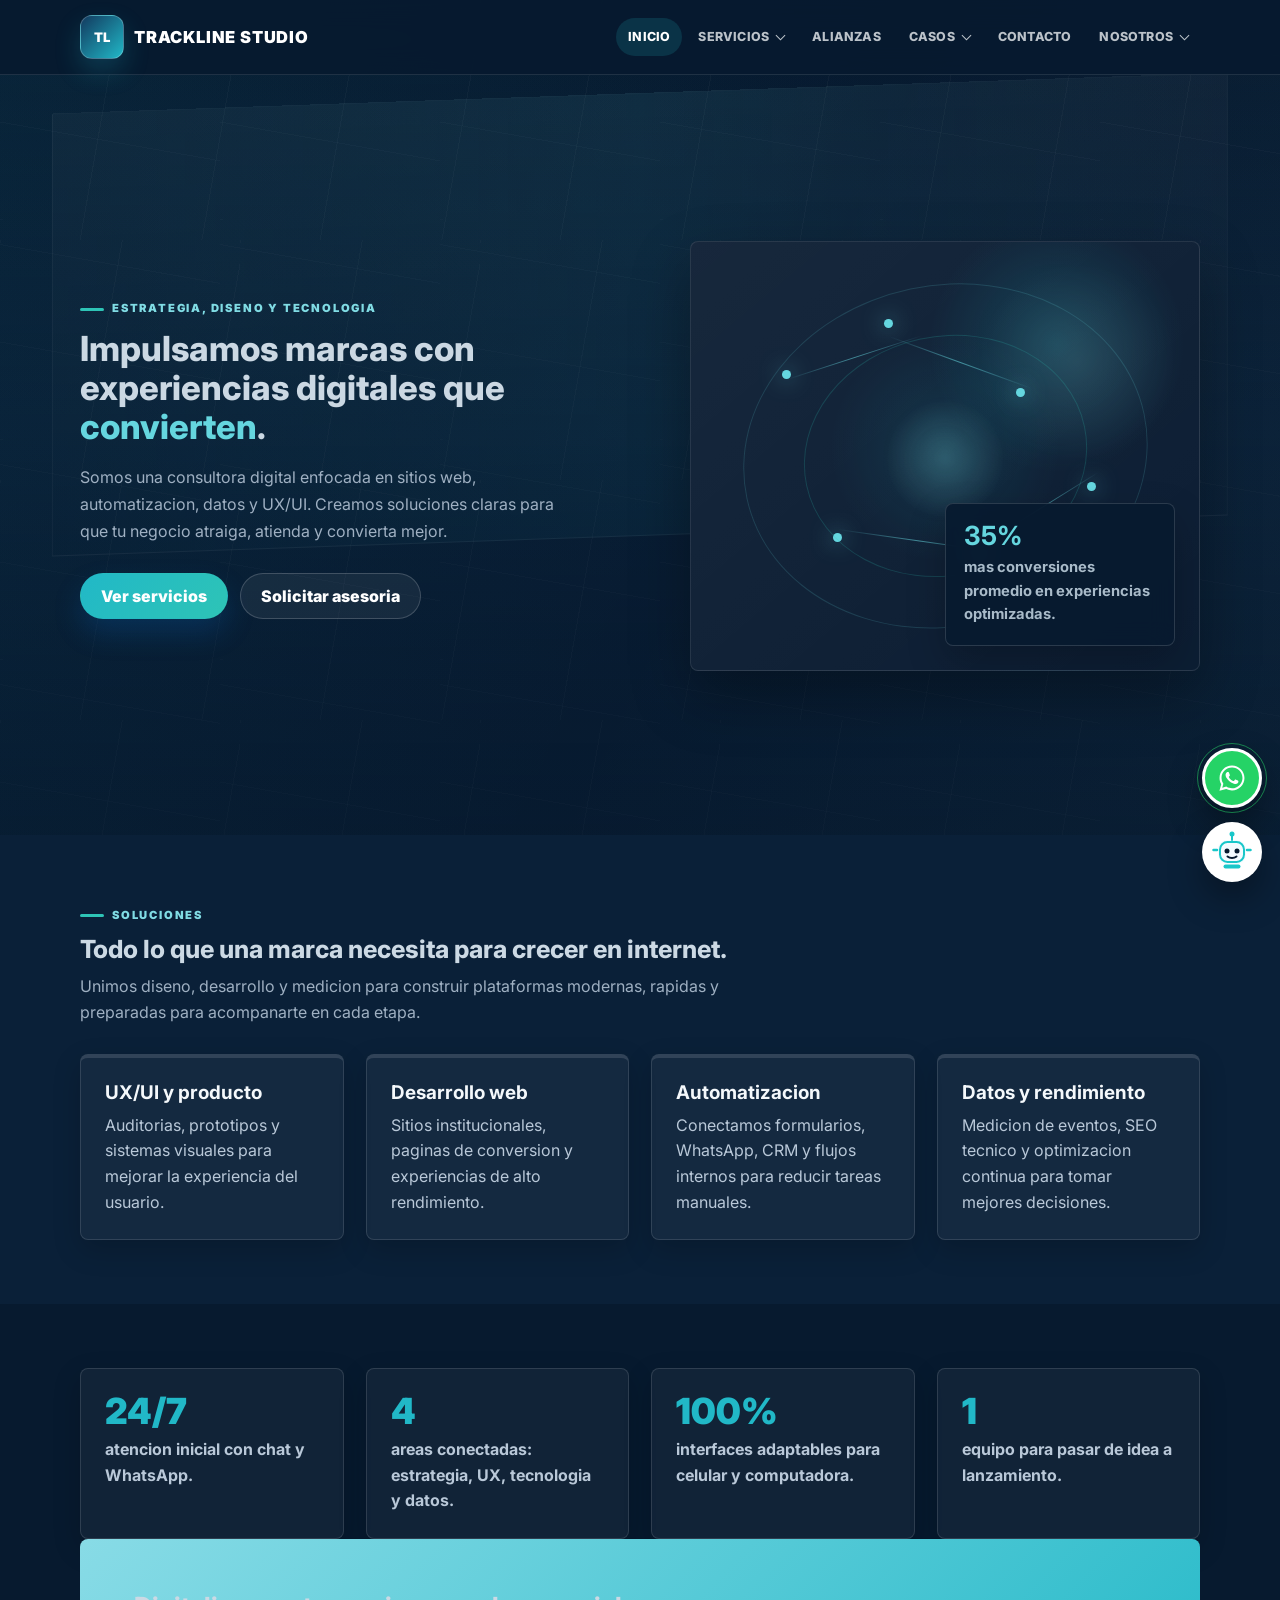
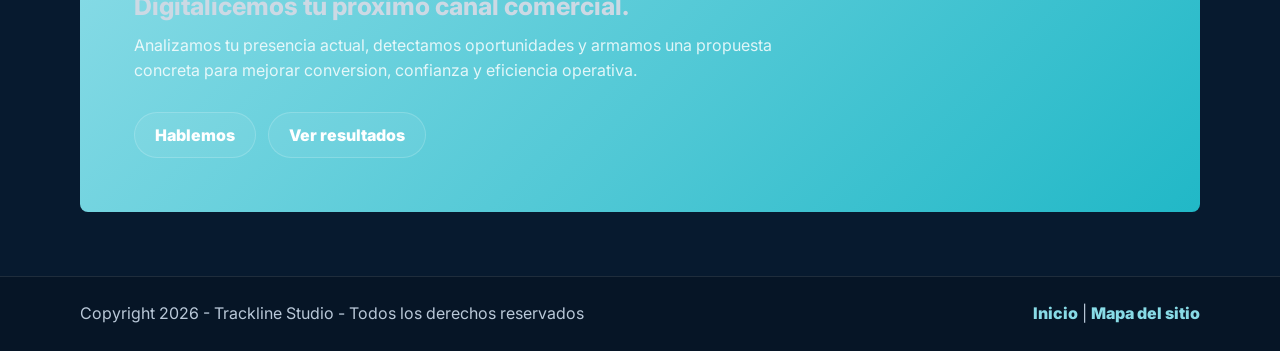
==== index.html @ 5db172a7 "Agrega comentarios explicativos a la consultora" ====
<!DOCTYPE html>
<html lang="es">
<head>
    <!-- Metadatos, titulo y enlaces a hojas de estilo de la pagina. -->
    <meta charset="UTF-8">
    <meta name="viewport" content="width=device-width, initial-scale=1.0">
    <title>Trackline Studio | Consultora digital</title>
    <link rel="preconnect" href="https://fonts.googleapis.com">
    <link rel="preconnect" href="https://fonts.gstatic.com" crossorigin>
    <link href="https://fonts.googleapis.com/css2?family=Inter:wght@300;400;600;700;800;900&display=swap" rel="stylesheet">
    <link rel="stylesheet" href="estilos/estilos.css">
</head>
<body class="home-page">
    <a class="skip-link" href="#main-content">Saltar al contenido</a>
    <!-- Encabezado con marca y navegacion principal. -->
    <header class="site-header">
        <div class="site-header-inner">
            <a href="index.html" class="logo">TRACKLINE STUDIO</a>
            <button class="nav-toggle" aria-controls="site-nav" aria-expanded="false" aria-label="Abrir menu">
                <svg width="22" height="14" viewBox="0 0 22 14" fill="none" xmlns="http://www.w3.org/2000/svg" aria-hidden="true">
                    <rect width="22" height="2" rx="1" fill="currentColor"/>
                    <rect y="6" width="22" height="2" rx="1" fill="currentColor"/>
                    <rect y="12" width="22" height="2" rx="1" fill="currentColor"/>
                </svg>
            </button>
            <nav class="site-nav" id="site-nav" aria-label="Principal">
                <a href="index.html" class="active" aria-current="page">Inicio</a>
                <button class="menu-link menu-trigger" type="button" data-menu="servicios" aria-expanded="false">Servicios</button>
                <a href="alianzas.html">Alianzas</a>
                <button class="menu-link menu-trigger" type="button" data-menu="casos" aria-expanded="false">Casos</button>
                <a href="contacto.html">Contacto</a>
                <button class="menu-link menu-trigger" type="button" data-menu="nosotros" aria-expanded="false">Nosotros</button>
            </nav>
            <div class="mega-menu" aria-hidden="true">
                <div class="mega-panel" data-panel="servicios">
                    <span class="mega-kicker">Servicios</span>
                    <a href="servicios.html">Consultoria UX/UI</a>
                    <a href="servicios.html">Desarrollo web</a>
                    <a href="servicios.html">Automatizacion</a>
                    <a href="servicios.html">Datos y rendimiento</a>
                </div>
                <div class="mega-panel" data-panel="casos">
                    <span class="mega-kicker">Resultados</span>
                    <a href="https://camisahores.github.io/Constitucion_UadeG6/">Estaci&oacute;n Constituci&oacute;n</a>
                    <a href="casos_de_exito.html">Emprendimiento tecnologico</a>
                    <a href="casos_de_exito.html">Empresa corporativa</a>
                </div>
                <div class="mega-panel" data-panel="nosotros">
                    <span class="mega-kicker">Trackline</span>
                    <a href="sobre_nosotros.html">Equipo y enfoque</a>
                    <a href="sobre_nosotros.html">Valores</a>
                    <a href="alianzas.html">Alianzas</a>
                    <a href="contacto.html">Hablemos</a>
                </div>
            </div>
        </div>
    </header>
    <!-- Contenido principal de la pagina. -->
    <main id="main-content">
        <section class="container hero">
            <div class="hero-copy">
                <span class="eyebrow">Estrategia, diseno y tecnologia</span>
                <h1>Impulsamos marcas con experiencias digitales que <span>convierten</span>.</h1>
                <p>
                    Somos una consultora digital enfocada en sitios web, automatizacion, datos y UX/UI.
                    Creamos soluciones claras para que tu negocio atraiga, atienda y convierta mejor.
                </p>
                <div class="hero-actions">
                    <a href="servicios.html" class="btn btn-primary">Ver servicios</a>
                    <a href="contacto.html" class="btn btn-secondary">Solicitar asesoria</a>
                </div>
            </div>
            <div class="hero-media kinetic-hero" aria-label="Visualizacion digital animada">
                <div class="point-cloud">
                    <span class="point point-a"></span>
                    <span class="point point-b"></span>
                    <span class="point point-c"></span>
                    <span class="point point-d"></span>
                    <span class="point point-e"></span>
                    <span class="point point-f"></span>
                    <span class="connection connection-one"></span>
                    <span class="connection connection-two"></span>
                    <span class="connection connection-three"></span>
                    <span class="connection connection-four"></span>
                    <span class="cloud-core"></span>
                </div>
                <div class="hero-metric">
                    <strong>35%</strong>
                    <span>mas conversiones promedio en experiencias optimizadas.</span>
                </div>
            </div>
        </section>

        <section class="section-band reveal-on-scroll">
            <div class="container">
                <div class="section-header">
                    <span class="eyebrow">Soluciones</span>
                    <h2>Todo lo que una marca necesita para crecer en internet.</h2>
                    <p>
                        Unimos diseno, desarrollo y medicion para construir plataformas modernas,
                        rapidas y preparadas para acompanarte en cada etapa.
                    </p>
                </div>
                <div class="service-grid">
                    <article class="service-card">
                        <h3>UX/UI y producto</h3>
                        <p>Auditorias, prototipos y sistemas visuales para mejorar la experiencia del usuario.</p>
                    </article>
                    <article class="service-card">
                        <h3>Desarrollo web</h3>
                        <p>Sitios institucionales, paginas de conversion y experiencias de alto rendimiento.</p>
                    </article>
                    <article class="service-card">
                        <h3>Automatizacion</h3>
                        <p>Conectamos formularios, WhatsApp, CRM y flujos internos para reducir tareas manuales.</p>
                    </article>
                    <article class="service-card">
                        <h3>Datos y rendimiento</h3>
                        <p>Medicion de eventos, SEO tecnico y optimizacion continua para tomar mejores decisiones.</p>
                    </article>
                </div>
            </div>
        </section>

        <section class="section-band alt reveal-on-scroll">
            <div class="container">
                <div class="stats-grid">
                    <article class="stat-card">
                        <strong>24/7</strong>
                        <span>atencion inicial con chat y WhatsApp.</span>
                    </article>
                    <article class="stat-card">
                        <strong>4</strong>
                        <span>areas conectadas: estrategia, UX, tecnologia y datos.</span>
                    </article>
                    <article class="stat-card">
                        <strong>100%</strong>
                        <span>interfaces adaptables para celular y computadora.</span>
                    </article>
                    <article class="stat-card">
                        <strong>1</strong>
                        <span>equipo para pasar de idea a lanzamiento.</span>
                    </article>
                </div>
                <div class="cta-band">
                    <h2>Digitalicemos tu proximo canal comercial.</h2>
                    <p>
                        Analizamos tu presencia actual, detectamos oportunidades y armamos una propuesta
                        concreta para mejorar conversion, confianza y eficiencia operativa.
                    </p>
                    <div class="hero-actions">
                        <a href="contacto.html" class="btn btn-secondary">Hablemos</a>
                        <a href="casos_de_exito.html" class="btn btn-secondary">Ver resultados</a>
                    </div>
                </div>
            </div>
        </section>
    </main>
    <!-- Pie de pagina con creditos y enlaces secundarios. -->
    <footer class="site-footer">
        <div class="footer-inner">
            <p>Copyright 2026 - Trackline Studio - Todos los derechos reservados</p>
            <div class="footer-bottom">
                <a href="index.html">Inicio</a> |
                <a href="mapa_sitio.html">Mapa del sitio</a>
            </div>
        </div>
    </footer>

    <a class="whatsapp-float" href="https://wa.me/5491124576849?text=Hola%20Trackline%20Studio,%20quiero%20consultar" target="_blank" rel="noopener noreferrer" aria-label="Contactar por WhatsApp">
        <svg width="34" height="34" viewBox="0 0 32 32" aria-hidden="true" xmlns="http://www.w3.org/2000/svg">
            <path fill="#fff" d="M16.01 4.25c-6.47 0-11.73 5.23-11.73 11.67 0 2.07.55 4.09 1.59 5.86L4.19 28l6.38-1.67a11.78 11.78 0 0 0 5.44 1.33c6.47 0 11.73-5.24 11.73-11.68S22.48 4.25 16.01 4.25Zm0 21.43c-1.78 0-3.52-.48-5.03-1.38l-.36-.21-3.78.99 1.01-3.67-.24-.38a9.66 9.66 0 0 1-1.47-5.11c0-5.35 4.43-9.7 9.87-9.7 5.43 0 9.86 4.35 9.86 9.7 0 5.36-4.43 9.76-9.86 9.76Zm5.41-7.29c-.3-.15-1.76-.86-2.03-.96-.27-.1-.47-.15-.67.15-.2.3-.77.96-.95 1.16-.17.2-.35.22-.64.07-.3-.15-1.25-.46-2.39-1.47-.88-.78-1.48-1.75-1.65-2.05-.17-.3-.02-.46.13-.61.13-.13.3-.35.45-.52.15-.17.2-.3.3-.5.1-.2.05-.37-.02-.52-.08-.15-.67-1.61-.92-2.21-.24-.58-.49-.5-.67-.51h-.57c-.2 0-.52.07-.79.37-.27.3-1.04 1.01-1.04 2.47 0 1.46 1.06 2.87 1.21 3.07.15.2 2.1 3.18 5.08 4.46.71.31 1.26.49 1.69.63.71.23 1.36.2 1.87.12.57-.08 1.76-.72 2.01-1.41.25-.68.25-1.27.17-1.41-.07-.13-.27-.2-.57-.35Z"/>
        </svg>
    </a>

    <button class="chat-launch" type="button" aria-label="Abrir chat">
        <img src="img/robot-assistant.svg" alt="">
    </button>
    <div class="chat-widget" aria-hidden="true">
    <!-- Encabezado con marca y navegacion principal. -->
    <header class="chat-header">
            <img src="img/robot-assistant.svg" alt="">
            <strong>Asistente Trackline</strong>
            <button class="chat-close" type="button" aria-label="Cerrar chat">x</button>
        </header>
        <div class="chat-body">
            <div class="messages"></div>
            <div class="chat-quick">
                <button class="quick" type="button" data-msg="Quiero mas info sobre servicios">Servicios</button>
                <button class="quick" type="button" data-msg="Necesito presupuesto">Presupuesto</button>
                <button class="quick" type="button" data-msg="Contactarme por WhatsApp">WhatsApp</button>
            </div>
        </div>
    <!-- Pie de pagina con creditos y enlaces secundarios. -->
    <footer class="chat-footer">
            <input class="chat-input" placeholder="Escribi tu mensaje..." aria-label="Escribir mensaje">
            <button class="chat-send" type="button" aria-label="Enviar">Enviar</button>
        </footer>
    </div>
    <!-- Scripts que activan la interaccion de la pagina. -->
    <script>
        // Script inline de la home: replica la navegacion y suma el chat flotante.
        (function(){
            // Elementos de navegacion, cabecera y mega menu.
            const btn = document.querySelector('.nav-toggle');
            const nav = document.querySelector('.site-nav');
            const header = document.querySelector('.site-header');
            const mega = document.querySelector('.mega-menu');
            const triggers = document.querySelectorAll('.menu-trigger');
            const panels = document.querySelectorAll('.mega-panel');
            let lastScroll = window.scrollY;

            // Funciones para abrir y cerrar el mega menu.
            function closeMega() {
                if (!mega) return;
                mega.classList.remove('open');
                mega.setAttribute('aria-hidden', 'true');
                triggers.forEach(function(trigger){ trigger.setAttribute('aria-expanded', 'false'); });
                panels.forEach(function(panel){ panel.classList.remove('active'); });
            }

            function openMega(name, trigger) {
                if (!mega) return;
                const panel = document.querySelector('.mega-panel[data-panel="' + name + '"]');
                if (!panel) return;
                panels.forEach(function(item){ item.classList.remove('active'); });
                triggers.forEach(function(item){ item.setAttribute('aria-expanded', 'false'); });
                panel.classList.add('active');
                mega.classList.add('open');
                mega.setAttribute('aria-hidden', 'false');
                if (trigger) trigger.setAttribute('aria-expanded', 'true');
            }

            triggers.forEach(function(trigger){
                trigger.addEventListener('click', function(event){
                    event.stopPropagation();
                    const isOpen = trigger.getAttribute('aria-expanded') === 'true';
                    if (isOpen) {
                        closeMega();
                    } else {
                        openMega(trigger.dataset.menu, trigger);
                    }
                });
                trigger.addEventListener('mouseenter', function(){
                    if (window.matchMedia('(min-width: 981px)').matches) {
                        openMega(trigger.dataset.menu, trigger);
                    }
                });
            });

            if (mega) {
                mega.addEventListener('mouseleave', closeMega);
                mega.addEventListener('click', function(event){ event.stopPropagation(); });
            }

            if (btn && nav) {
                btn.addEventListener('click', function(){
                    const isOpen = nav.classList.toggle('open');
                    btn.setAttribute('aria-expanded', isOpen ? 'true' : 'false');
                    closeMega();
                });
                document.addEventListener('click', function(e){
                    if (!e.target.closest('.site-header')) {
                        nav.classList.remove('open');
                        btn.setAttribute('aria-expanded', 'false');
                        closeMega();
                    }
                });
            }

            if (header) {
                window.addEventListener('scroll', function(){
                    const current = window.scrollY;
                    if (current > 120 && current > lastScroll) {
                        header.classList.add('header-hidden');
                        closeMega();
                    } else {
                        header.classList.remove('header-hidden');
                    }
                    header.classList.toggle('header-compact', current > 24);
                    lastScroll = current;
                }, { passive: true });
            }

            document.addEventListener('keydown', function(event){
                if (event.key === 'Escape') closeMega();
            });

            // Configuracion de animaciones al aparecer en pantalla.
            const revealItems = document.querySelectorAll('.reveal-on-scroll, .service-card, .stat-card, .cta-band');
            revealItems.forEach(function(item, index){
                if (!item.dataset.reveal) {
                    item.dataset.reveal = ['up', 'left', 'right'][index % 3];
                }
            });
            if ('IntersectionObserver' in window) {
                const observer = new IntersectionObserver(function(entries){
                    entries.forEach(function(entry){
                        if (entry.isIntersecting) {
                            entry.target.classList.add('is-visible');
                            observer.unobserve(entry.target);
                        }
                    });
                }, { threshold: 0.16 });
                revealItems.forEach(function(item){ observer.observe(item); });
            } else {
                revealItems.forEach(function(item){ item.classList.add('is-visible'); });
            }

            // Elementos del chat flotante y respuestas rapidas.
            const launch = document.querySelector('.chat-launch');
            const widget = document.querySelector('.chat-widget');
            const closeBtn = document.querySelector('.chat-close');
            const sendBtn = document.querySelector('.chat-send');
            const input = document.querySelector('.chat-input');
            const messages = document.querySelector('.messages');
            const quicks = document.querySelectorAll('.chat-quick .quick');

            // Agrega un mensaje al historial visible del chat.
            function addMessage(text, who) {
                const el = document.createElement('div');
                el.className = 'msg ' + (who || 'bot');
                el.textContent = text;
                messages.appendChild(el);
                messages.scrollTop = messages.scrollHeight;
            }

            // Genera una respuesta automatica segun palabras clave del usuario.
            function botReply(userText) {
                const text = userText.toLowerCase();
                if (text.includes('whatsapp')) {
                    addMessage('Perfecto. Te abrimos WhatsApp para que sigas la consulta con un asesor.');
                    setTimeout(function(){ window.open(document.querySelector('.whatsapp-float').href, '_blank'); }, 500);
                    return;
                }
                if (text.includes('servicio')) {
                    addMessage('Trabajamos UX/UI, desarrollo web, automatizacion y datos. Podemos recomendarte un plan segun tu objetivo.');
                    return;
                }
                if (text.includes('presupuesto') || text.includes('precio')) {
                    addMessage('Para presupuestar necesitamos entender alcance, tiempos y objetivos. Dejanos tu contacto y avanzamos.');
                    return;
                }
                addMessage('Gracias por escribirnos. Un asesor puede ayudarte con una propuesta a medida.');
            }

            if (launch && widget) {
                launch.addEventListener('click', function(){
                    widget.classList.add('open');
                    widget.setAttribute('aria-hidden', 'false');
                    launch.style.display = 'none';
                    if (!messages.children.length) addMessage('Hola, soy el asistente rapido. En que te ayudo?');
                });
                closeBtn.addEventListener('click', function(){
                    widget.classList.remove('open');
                    widget.setAttribute('aria-hidden', 'true');
                    launch.style.display = 'flex';
                });
                sendBtn.addEventListener('click', function(){
                    const value = input.value.trim();
                    if (!value) return;
                    addMessage(value, 'user');
                    input.value = '';
                    setTimeout(function(){ botReply(value); }, 450);
                });
                input.addEventListener('keydown', function(e){
                    if (e.key === 'Enter') sendBtn.click();
                });
                quicks.forEach(function(item){
                    item.addEventListener('click', function(){
                        const value = item.dataset.msg;
                        addMessage(value, 'user');
                        setTimeout(function(){ botReply(value); }, 350);
                    });
                });
            }
        })();
    </script>
</body>
</html>
---- estilos/estilos.css ----
/* Hoja de estilos principal: define colores, layout, componentes y adaptacion responsive. */
/* Reset basico para evitar margenes inesperados del navegador. */
* {
  box-sizing: border-box;
  margin: 0;
  padding: 0;
}

/* Variables globales reutilizadas en toda la interfaz. */
:root {
  --ink: #11243f;
  --ink-soft: #43546e;
  --brand: #0a6ecb;
  --brand-dark: #064b93;
  --brand-light: #eaf5ff;
  --aqua: #21b8c7;
  --line: #dbe7f3;
  --bg: #f5f8fc;
  --surface: #ffffff;
  --surface-soft: #eef5fb;
  --shadow: 0 18px 48px rgba(19, 56, 93, 0.13);
  --shadow-soft: 0 12px 28px rgba(19, 56, 93, 0.1);
  --radius: 8px;
}

html {
  scroll-behavior: smooth;
}

/* Estilos base del documento: tipografia, color y fondo. */
body {
  min-height: 100vh;
  color: var(--ink);
  background: var(--bg);
  font-family: "Inter", "Segoe UI", Arial, sans-serif;
  font-size: 16px;
  line-height: 1.6;
  -webkit-font-smoothing: antialiased;
}

a {
  color: inherit;
}

img {
  display: block;
  width: 100%;
  max-width: 100%;
  height: auto;
}

.skip-link {
  position: absolute;
  left: -999px;
  top: 12px;
  z-index: 100;
  padding: 10px 14px;
  border-radius: var(--radius);
  background: var(--ink);
  color: #fff;
}

.skip-link:focus {
  left: 12px;
}

.container,
.site-header-inner,
.footer-inner {
  width: min(1120px, calc(100% - 40px));
  margin: 0 auto;
}

.site-header {
  position: sticky;
  top: 0;
  z-index: 50;
  background: rgba(255, 255, 255, 0.94);
  border-bottom: 1px solid rgba(219, 231, 243, 0.86);
  backdrop-filter: blur(14px);
}

.site-header-inner {
  display: flex;
  align-items: center;
  justify-content: space-between;
  gap: 22px;
  min-height: 74px;
}

.logo {
  display: inline-flex;
  align-items: center;
  gap: 10px;
  color: var(--ink);
  font-size: 0.98rem;
  font-weight: 800;
  letter-spacing: 0.8px;
  text-decoration: none;
  white-space: nowrap;
}

.logo::before {
  content: "";
  width: 34px;
  height: 34px;
  border-radius: 9px;
  background: linear-gradient(135deg, var(--brand), var(--aqua));
  box-shadow: 0 8px 18px rgba(10, 110, 203, 0.26);
}

.site-nav {
  display: flex;
  align-items: center;
  gap: 4px;
}

.site-nav a {
  border-radius: 999px;
  color: var(--ink-soft);
  font-size: 0.78rem;
  font-weight: 800;
  letter-spacing: 0.2px;
  padding: 9px 12px;
  text-decoration: none;
  text-transform: uppercase;
  transition: color 160ms ease, background 160ms ease;
}

.site-nav a:hover,
.site-nav a.active {
  background: var(--brand-light);
  color: var(--brand-dark);
}

.nav-toggle {
  display: none;
  align-items: center;
  justify-content: center;
  width: 42px;
  height: 42px;
  border: 1px solid var(--line);
  border-radius: var(--radius);
  background: #fff;
  color: var(--ink);
  cursor: pointer;
}

.page-shell {
  padding: 44px 0 76px;
}

.hero {
  display: grid;
  grid-template-columns: minmax(0, 1.05fr) minmax(320px, 0.95fr);
  align-items: center;
  gap: 46px;
  padding: 58px 0 54px;
}

.hero-copy {
  max-width: 610px;
}

.eyebrow {
  display: inline-flex;
  align-items: center;
  gap: 8px;
  margin-bottom: 14px;
  color: var(--brand-dark);
  font-size: 0.78rem;
  font-weight: 900;
  letter-spacing: 1.2px;
  text-transform: uppercase;
}

.eyebrow::before {
  content: "";
  width: 24px;
  height: 3px;
  border-radius: 99px;
  background: var(--aqua);
}

h1,
h2,
h3 {
  line-height: 1.12;
}

.hero h1,
.page-hero h1 {
  margin-bottom: 18px;
  color: var(--ink);
  font-size: clamp(2.4rem, 5vw, 4.8rem);
  font-weight: 900;
}

.hero h1 span {
  color: var(--brand);
}

.hero-copy p,
.page-hero p,
.section-header p,
.card p,
.service-card p,
.case-card p,
.contact-card p,
.panel p,
.list-clean li,
.contact-meta dd {
  color: var(--ink-soft);
}

.hero-copy p {
  max-width: 570px;
  font-size: 1.08rem;
}

.hero-actions {
  display: flex;
  flex-wrap: wrap;
  gap: 12px;
  margin-top: 28px;
}

.btn {
  display: inline-flex;
  align-items: center;
  justify-content: center;
  min-height: 46px;
  border: 1px solid transparent;
  border-radius: 999px;
  padding: 12px 20px;
  color: var(--brand-dark);
  font-weight: 850;
  line-height: 1;
  text-align: center;
  text-decoration: none;
  transition: transform 160ms ease, box-shadow 160ms ease, background 160ms ease;
}

.btn:hover {
  transform: translateY(-2px);
}

.btn-primary {
  background: linear-gradient(135deg, var(--brand), var(--aqua));
  color: #fff;
  box-shadow: 0 14px 28px rgba(10, 110, 203, 0.22);
}

.btn-secondary {
  background: #fff;
  border-color: var(--line);
  color: var(--brand-dark);
}

.hero-media {
  position: relative;
}

.hero-media img {
  aspect-ratio: 4 / 3;
  object-fit: cover;
  border-radius: var(--radius);
  box-shadow: var(--shadow);
}

.hero-metric {
  position: absolute;
  right: 24px;
  bottom: 24px;
  width: min(260px, calc(100% - 48px));
  padding: 18px;
  border-radius: var(--radius);
  background: rgba(255, 255, 255, 0.94);
  box-shadow: var(--shadow-soft);
}

.hero-metric strong {
  display: block;
  color: var(--brand);
  font-size: 2rem;
  line-height: 1;
}

.hero-metric span {
  display: block;
  margin-top: 8px;
  color: var(--ink-soft);
  font-weight: 700;
}

.section-band {
  padding: 64px 0;
  background: var(--surface);
}

.section-band.alt {
  background: var(--surface-soft);
}

.section-header {
  max-width: 760px;
  margin-bottom: 28px;
}

.section-header h2 {
  margin-bottom: 10px;
  font-size: clamp(1.8rem, 3vw, 2.6rem);
  font-weight: 900;
}

.service-grid,
.case-grid,
.content-grid,
.stats-grid,
.contact-layout,
.two-column,
.alliance-grid {
  display: grid;
  gap: 22px;
}

.service-grid {
  grid-template-columns: repeat(4, minmax(0, 1fr));
}

.case-grid,
.content-grid,
.contact-layout,
.two-column,
.alliance-grid {
  grid-template-columns: repeat(3, minmax(0, 1fr));
}

.stats-grid {
  grid-template-columns: repeat(4, minmax(0, 1fr));
}

.sitemap-grid {
  display: grid;
  grid-template-columns: repeat(3, minmax(0, 1fr));
  gap: 22px;
}

.sitemap-tree {
  position: relative;
  padding: 8px 0 0;
}

.sitemap-root {
  display: flex;
  justify-content: center;
  position: relative;
  padding-bottom: 54px;
}

.sitemap-root::after {
  content: "";
  position: absolute;
  left: 50%;
  bottom: 0;
  width: 1px;
  height: 44px;
  background: rgba(101, 214, 223, 0.42);
}

.sitemap-branches {
  position: relative;
  display: grid;
  grid-template-columns: repeat(3, minmax(0, 1fr));
  gap: 26px;
}

.sitemap-branches::before {
  content: "";
  position: absolute;
  top: -10px;
  left: 16.66%;
  right: 16.66%;
  height: 1px;
  background: rgba(101, 214, 223, 0.38);
}

.sitemap-branch {
  position: relative;
  padding-top: 24px;
}

.sitemap-branch::before {
  content: "";
  position: absolute;
  top: -10px;
  left: 50%;
  width: 1px;
  height: 26px;
  background: rgba(101, 214, 223, 0.38);
}

.sitemap-node {
  display: block;
  min-height: 104px;
  padding: 20px;
  border: 1px solid rgba(255, 255, 255, 0.13);
  border-left: 3px solid rgba(101, 214, 223, 0.72);
  border-radius: var(--radius);
  background:
    radial-gradient(circle at 88% 18%, rgba(33, 184, 199, 0.14), transparent 30%),
    rgba(255, 255, 255, 0.05);
  color: #d9e6ef;
  text-decoration: none;
  box-shadow: 0 12px 30px rgba(0, 0, 0, 0.16);
  transition: transform 160ms ease, border-color 160ms ease, background 160ms ease;
}

.sitemap-node:hover,
.sitemap-node:focus {
  border-color: rgba(101, 214, 223, 0.58);
  transform: translateY(-3px);
  outline: none;
}

.sitemap-node strong,
.sitemap-node span {
  display: block;
}

.sitemap-node strong {
  margin-bottom: 8px;
  font-size: 1.08rem;
}

.sitemap-node span {
  color: #9fb0c2;
  font-size: 0.92rem;
}

.root-node {
  width: min(360px, 100%);
  border-left-color: #2ec4b6;
  text-align: center;
}

.active-map-node {
  border-left-color: #88dbe6;
}

.sitemap-branch ul {
  margin-top: 14px;
  padding: 16px 18px;
  list-style: none;
  border: 1px solid rgba(255, 255, 255, 0.09);
  border-radius: var(--radius);
  background: rgba(255, 255, 255, 0.035);
}

.sitemap-branch li {
  position: relative;
  margin-top: 9px;
  padding-left: 16px;
  color: #aebfd0;
  font-size: 0.94rem;
}

.sitemap-branch li:first-child {
  margin-top: 0;
}

.sitemap-branch li::before {
  content: "";
  position: absolute;
  left: 0;
  top: 0.7em;
  width: 6px;
  height: 6px;
  border-radius: 50%;
  background: #65d6df;
}

.service-card,
.case-card,
.content-card,
.contact-card,
.panel,
.stat-card,
.highlight-box,
.card {
  border: 1px solid var(--line);
  border-radius: var(--radius);
  background: #fff;
  box-shadow: 0 8px 24px rgba(17, 36, 63, 0.06);
}

.service-card,
.content-card,
.contact-card,
.panel,
.stat-card,
.highlight-box,
.card {
  padding: 24px;
}

.service-card {
  min-height: 100%;
  border-top: 4px solid var(--brand);
}

.service-card h3,
.content-card h3,
.case-card h3,
.contact-card h2,
.panel h2,
.panel h3,
.card h3 {
  margin-bottom: 10px;
  color: var(--ink);
  font-size: 1.18rem;
}

.service-card ul,
.case-card ul,
.list-clean,
.link-list {
  list-style: none;
  margin-top: 14px;
}

.service-card li,
.case-card li,
.list-clean li,
.link-list li {
  position: relative;
  margin-top: 9px;
  padding-left: 18px;
  color: var(--ink-soft);
}

.service-card li::before,
.case-card li::before,
.list-clean li::before,
.link-list li::before {
  content: "";
  position: absolute;
  left: 0;
  top: 0.68em;
  width: 7px;
  height: 7px;
  border-radius: 50%;
  background: var(--aqua);
}

.case-card {
  overflow: hidden;
}

.case-card .case-media img {
  aspect-ratio: 16 / 10;
  object-fit: cover;
}

.case-card-body {
  padding: 22px;
}

.case-kpi,
.stat-card strong {
  color: var(--brand);
  font-weight: 900;
}

.case-kpi {
  display: inline-block;
  margin-bottom: 12px;
  font-size: 0.82rem;
  text-transform: uppercase;
}

.stat-card strong {
  display: block;
  margin-bottom: 8px;
  font-size: 2.25rem;
  line-height: 1;
}

.stat-card span {
  color: var(--ink-soft);
  font-weight: 700;
}

.cta-band {
  padding: 54px;
  border-radius: var(--radius);
  background: linear-gradient(135deg, var(--brand-dark), var(--brand));
  color: #fff;
  overflow: hidden;
}

.cta-band h2 {
  max-width: 720px;
  margin-bottom: 12px;
  font-size: clamp(1.8rem, 3vw, 2.7rem);
}

.cta-band p {
  max-width: 690px;
  color: rgba(255, 255, 255, 0.82);
}

.page-hero {
  margin-bottom: 34px;
  padding: 52px;
  border-radius: var(--radius);
  background: linear-gradient(135deg, #ffffff 0%, #edf6ff 100%);
  border: 1px solid var(--line);
  box-shadow: var(--shadow-soft);
}

.page-hero p {
  max-width: 860px;
  margin-top: 10px;
  font-size: 1.04rem;
}

.section-block {
  margin-bottom: 34px;
}

.contact-layout {
  grid-template-columns: minmax(0, 1.35fr) minmax(280px, 0.65fr);
  align-items: start;
}

.contact-form {
  display: grid;
  gap: 16px;
}

.contact-form label {
  display: block;
  margin-bottom: 7px;
  color: var(--ink);
  font-weight: 800;
}

.contact-form input,
.contact-form textarea {
  width: 100%;
  border: 1px solid var(--line);
  border-radius: var(--radius);
  background: #f9fcff;
  color: var(--ink);
  font: inherit;
  padding: 13px 14px;
}

.contact-form textarea {
  min-height: 150px;
  resize: vertical;
}

.contact-form input:focus,
.contact-form textarea:focus {
  border-color: var(--brand);
  box-shadow: 0 0 0 4px rgba(10, 110, 203, 0.12);
  outline: none;
}

.contact-meta dt {
  margin-top: 16px;
  color: var(--brand);
  font-weight: 900;
}

.contact-meta dt:first-child {
  margin-top: 0;
}

.content-card a,
.panel a,
.footer-bottom a,
.link-list a,
.text-link {
  color: var(--brand-dark);
  font-weight: 850;
  text-decoration: none;
}

.content-card a:hover,
.panel a:hover,
.footer-bottom a:hover,
.link-list a:hover,
.text-link:hover {
  text-decoration: underline;
}

.text-link {
  display: inline-flex;
  margin-top: 16px;
}

.site-footer {
  border-top: 1px solid var(--line);
  background: #fff;
}

.footer-inner {
  display: flex;
  align-items: center;
  justify-content: space-between;
  gap: 18px;
  padding: 24px 0;
  color: var(--ink-soft);
}

.whatsapp-float,
.chat-launch {
  position: fixed;
  right: 18px;
  z-index: 90;
  display: flex;
  align-items: center;
  justify-content: center;
  width: 56px;
  height: 56px;
  border-radius: 50%;
  color: #fff;
  box-shadow: 0 14px 32px rgba(17, 36, 63, 0.22);
  transition: transform 160ms ease;
}

.whatsapp-float:hover,
.chat-launch:hover {
  transform: translateY(-2px);
}

.whatsapp-float {
  bottom: 86px;
  background: #25d366;
}

.chat-launch {
  bottom: 18px;
  border: 0;
  background: linear-gradient(135deg, var(--brand), var(--aqua));
  cursor: pointer;
  font-size: 21px;
}

.chat-widget {
  position: fixed;
  right: 18px;
  bottom: 86px;
  z-index: 100;
  display: none;
  flex-direction: column;
  width: min(340px, calc(100vw - 36px));
  overflow: hidden;
  border: 1px solid var(--line);
  border-radius: var(--radius);
  background: #fff;
  box-shadow: var(--shadow);
}

.chat-widget.open {
  display: flex;
}

.chat-header,
.chat-footer {
  display: flex;
  align-items: center;
  gap: 10px;
  padding: 12px;
}

.chat-header {
  justify-content: space-between;
  background: var(--brand);
  color: #fff;
}

.chat-close {
  border: 0;
  background: transparent;
  color: #fff;
  cursor: pointer;
  font-size: 1.4rem;
}

.chat-body {
  padding: 12px;
}

.messages {
  display: flex;
  flex-direction: column;
  gap: 8px;
  max-height: 220px;
  overflow: auto;
}

.msg {
  max-width: 88%;
  padding: 9px 10px;
  border-radius: var(--radius);
}

.msg.bot {
  align-self: flex-start;
  background: var(--surface-soft);
}

.msg.user {
  align-self: flex-end;
  background: var(--brand);
  color: #fff;
}

.chat-quick {
  display: flex;
  flex-wrap: wrap;
  gap: 8px;
  margin-top: 12px;
}

.chat-quick .quick {
  border: 1px solid var(--line);
  border-radius: 999px;
  background: #fff;
  color: var(--brand-dark);
  cursor: pointer;
  font-weight: 800;
  padding: 7px 10px;
}

.chat-footer {
  border-top: 1px solid var(--line);
}

.chat-input {
  min-width: 0;
  flex: 1;
  border: 1px solid var(--line);
  border-radius: var(--radius);
  padding: 10px;
}

.chat-send {
  border: 0;
  border-radius: var(--radius);
  background: var(--brand);
  color: #fff;
  cursor: pointer;
  font-weight: 800;
  padding: 10px 12px;
}

/* Reglas responsive para adaptar la pagina a tablets y celulares. */
@media (max-width: 980px) {
  .hero,
  .contact-layout,
  .two-column {
    grid-template-columns: 1fr;
  }

  .service-grid,
  .case-grid,
  .content-grid,
  .alliance-grid,
  .sitemap-grid,
  .stats-grid {
    grid-template-columns: repeat(2, minmax(0, 1fr));
  }

  .sitemap-branches {
    grid-template-columns: repeat(2, minmax(0, 1fr));
  }

  .sitemap-branches::before,
  .sitemap-branch::before,
  .sitemap-root::after {
    display: none;
  }

  .sitemap-branch {
    padding-top: 0;
  }

  .site-header-inner {
    min-height: 66px;
  }

  .nav-toggle {
    display: inline-flex;
  }

  .site-nav {
    position: absolute;
    top: calc(100% + 10px);
    right: 20px;
    display: none;
    width: min(280px, calc(100vw - 40px));
    flex-direction: column;
    align-items: stretch;
    padding: 12px;
    border: 1px solid var(--line);
    border-radius: var(--radius);
    background: #fff;
    box-shadow: var(--shadow);
  }

  .site-nav.open {
    display: flex;
  }

  .site-nav a {
    border-radius: var(--radius);
  }
}

/* Reglas responsive para adaptar la pagina a tablets y celulares. */
@media (max-width: 680px) {
  .container,
  .site-header-inner,
  .footer-inner {
    width: min(100% - 28px, 1120px);
  }

  .page-shell {
    padding: 28px 0 54px;
  }

  .hero {
    gap: 28px;
    padding: 34px 0 40px;
  }

  .hero h1,
  .page-hero h1 {
    font-size: 2.2rem;
  }

  .service-grid,
  .case-grid,
  .content-grid,
  .alliance-grid,
  .sitemap-grid,
  .stats-grid {
    grid-template-columns: 1fr;
  }

  .sitemap-root {
    justify-content: stretch;
    padding-bottom: 22px;
  }

  .sitemap-branches {
    grid-template-columns: 1fr;
    gap: 18px;
  }

  .page-hero,
  .cta-band {
    padding: 28px 22px;
  }

  .footer-inner {
    align-items: flex-start;
    flex-direction: column;
  }

  .whatsapp-float {
    right: 86px;
    bottom: 18px;
  }
}

/* Ajuste de marca: paleta original azul oscuro + acento teal */
/* Variables globales reutilizadas en toda la interfaz. */
:root {
  --ink: #f4f8fb;
  --ink-soft: #b9c8d8;
  --brand: #21b8c7;
  --brand-dark: #88dbe6;
  --brand-light: rgba(33, 184, 199, 0.14);
  --aqua: #2ec4b6;
  --line: rgba(255, 255, 255, 0.12);
  --bg: #071a2f;
  --surface: #0a2038;
  --surface-soft: #102d4a;
  --shadow: 0 24px 60px rgba(0, 0, 0, 0.3);
  --shadow-soft: 0 16px 38px rgba(0, 0, 0, 0.22);
}

/* Estilos base del documento: tipografia, color y fondo. */
body {
  background:
    radial-gradient(circle at 12% 8%, rgba(33, 184, 199, 0.13), transparent 28%),
    linear-gradient(180deg, #071a2f 0%, #0a2038 46%, #071a2f 100%);
}

.site-header {
  background: rgba(7, 26, 47, 0.94);
  border-bottom-color: rgba(255, 255, 255, 0.1);
}

.logo {
  color: #fff;
  font-size: 1.03rem;
  font-weight: 900;
}

.logo::before {
  content: "TL";
  display: inline-flex;
  align-items: center;
  justify-content: center;
  width: 42px;
  height: 42px;
  border: 1px solid rgba(255, 255, 255, 0.22);
  border-radius: 12px;
  background: linear-gradient(135deg, #123a5f 0%, #21b8c7 100%);
  box-shadow: 0 12px 26px rgba(33, 184, 199, 0.22);
  color: #fff;
  font-size: 0.82rem;
  font-weight: 950;
  letter-spacing: 0;
}

.site-nav a {
  color: rgba(244, 248, 251, 0.76);
}

.site-nav a:hover,
.site-nav a.active {
  background: rgba(33, 184, 199, 0.16);
  color: #fff;
}

.nav-toggle {
  background: rgba(255, 255, 255, 0.08);
  color: #fff;
}

.hero {
  padding-top: 72px;
  padding-bottom: 68px;
}

.hero-media img {
  filter: saturate(0.92) contrast(1.04);
}

.hero-metric {
  border: 1px solid rgba(255, 255, 255, 0.14);
  background: rgba(7, 26, 47, 0.9);
  backdrop-filter: blur(12px);
}

.section-band {
  background: #0a2038;
}

.section-band.alt {
  background: #071a2f;
}

.btn-secondary {
  background: rgba(255, 255, 255, 0.06);
  border-color: rgba(255, 255, 255, 0.18);
  color: #fff;
}

.service-card,
.case-card,
.content-card,
.contact-card,
.panel,
.stat-card,
.highlight-box,
.card {
  background: rgba(255, 255, 255, 0.045);
  border-color: rgba(255, 255, 255, 0.12);
  box-shadow: 0 10px 28px rgba(0, 0, 0, 0.18);
}

.page-hero {
  background: linear-gradient(135deg, rgba(13, 36, 61, 0.98) 0%, rgba(16, 45, 74, 0.94) 100%);
  border-color: rgba(255, 255, 255, 0.12);
}

.contact-form input,
.contact-form textarea {
  background: rgba(255, 255, 255, 0.06);
  color: #fff;
}

.contact-form input::placeholder,
.contact-form textarea::placeholder {
  color: rgba(255, 255, 255, 0.48);
}

.site-footer {
  background: #061526;
  border-top-color: rgba(255, 255, 255, 0.1);
}

.whatsapp-float {
  width: 60px;
  height: 60px;
  bottom: 92px;
  background: #25d366;
  border: 3px solid #fff;
  color: #fff;
  box-shadow: 0 16px 34px rgba(0, 0, 0, 0.34);
}

.whatsapp-float::after {
  content: "";
  position: absolute;
  inset: -8px;
  border: 1px solid rgba(37, 211, 102, 0.55);
  border-radius: 50%;
}

.chat-launch {
  width: 60px;
  height: 60px;
  background: #fff;
  overflow: hidden;
  box-shadow: 0 16px 34px rgba(0, 0, 0, 0.34);
}

.chat-launch img {
  width: 48px;
  height: 48px;
  object-fit: contain;
}

.chat-header {
  background: linear-gradient(135deg, #071a2f, #0d3a5f);
}

.chat-header img {
  width: 34px;
  height: 34px;
}

.chat-header strong {
  flex: 1;
}

.msg.bot {
  background: #edf7fb;
  color: #11243f;
}

.chat-quick .quick {
  color: #075c67;
}

/* Reglas responsive para adaptar la pagina a tablets y celulares. */
@media (max-width: 980px) {
  .site-nav {
    background: #071a2f;
  }
}

/* Reglas responsive para adaptar la pagina a tablets y celulares. */
@media (max-width: 680px) {
  .whatsapp-float {
    right: 90px;
    bottom: 18px;
  }
}

/* Fondo animado sutil y tipografia hero mas sobria */
/* Estilos base del documento: tipografia, color y fondo. */
body {
  position: relative;
  overflow-x: hidden;
}

body::before {
  content: "";
  position: fixed;
  inset: 0;
  z-index: -2;
  background:
    linear-gradient(115deg, rgba(33, 184, 199, 0.08) 0%, transparent 34%, rgba(136, 219, 230, 0.05) 62%, transparent 100%),
    repeating-linear-gradient(100deg, rgba(255, 255, 255, 0.035) 0 1px, transparent 1px 120px),
    repeating-linear-gradient(10deg, rgba(255, 255, 255, 0.026) 0 1px, transparent 1px 96px),
    linear-gradient(180deg, #071a2f 0%, #0a2038 48%, #071a2f 100%);
  background-size: 160% 160%, 240px 240px, 220px 220px, 100% 100%;
  animation: ambientFlow 24s ease-in-out infinite alternate;
}

body::after {
  content: "";
  position: fixed;
  inset: 0;
  z-index: -1;
  pointer-events: none;
  background: linear-gradient(180deg, rgba(7, 26, 47, 0.14), rgba(7, 26, 47, 0.58));
}

.hero {
  position: relative;
}

.hero::before {
  content: "";
  position: absolute;
  inset: 18px -28px auto -28px;
  height: 58%;
  z-index: -1;
  border: 1px solid rgba(255, 255, 255, 0.055);
  background:
    linear-gradient(90deg, transparent, rgba(33, 184, 199, 0.08), transparent),
    linear-gradient(180deg, rgba(255, 255, 255, 0.035), transparent);
  transform: skewY(-2deg);
  animation: heroPanelDrift 18s ease-in-out infinite alternate;
}

.hero h1,
.page-hero h1 {
  color: #e8f0f7;
  font-size: clamp(2rem, 4vw, 3.85rem);
  letter-spacing: 0;
}

.hero h1 span {
  color: #76dce4;
}

.hero-copy p,
.page-hero p,
.section-header p {
  color: #aebfd0;
}

.section-header h2,
.cta-band h2 {
  color: #e8f0f7;
  font-size: clamp(1.55rem, 2.55vw, 2.25rem);
}

.page-hero {
  padding: 42px 46px;
}

.eyebrow {
  color: #9de5ea;
}

@keyframes ambientFlow {
  0% {
    background-position: 0% 0%, 0 0, 0 0, 0 0;
  }
  100% {
    background-position: 100% 38%, 56px 34px, -38px 48px, 0 0;
  }
}

@keyframes heroPanelDrift {
  0% {
    transform: translateY(0) skewY(-2deg);
    opacity: 0.72;
  }
  100% {
    transform: translateY(16px) skewY(-2deg);
    opacity: 1;
  }
}

/* Reglas responsive para adaptar la pagina a tablets y celulares. */
@media (prefers-reduced-motion: reduce) {
  body::before,
  .hero::before {
    animation: none;
  }
}

/* Reglas responsive para adaptar la pagina a tablets y celulares. */
@media (max-width: 680px) {
  .hero h1,
  .page-hero h1 {
    font-size: 1.85rem;
  }

  .page-hero {
    padding: 26px 20px;
  }
}

/* Direccion visual inspirada en Accenture: menor escala, movimiento sobrio */
.site-header {
  transition: transform 260ms ease, background 220ms ease, border-color 220ms ease;
}

.site-header.header-hidden {
  transform: translateY(-105%);
}

.site-header.header-compact {
  background: rgba(7, 20, 36, 0.88);
  border-bottom-color: rgba(255, 255, 255, 0.08);
}

.site-header.header-compact .site-header-inner {
  min-height: 62px;
}

.home-page .hero {
  min-height: min(760px, calc(100vh - 74px));
  padding-top: 52px;
  padding-bottom: 50px;
}

.hero-copy {
  max-width: 540px;
}

.hero h1,
.page-hero h1 {
  max-width: 760px;
  color: #cbd8e3;
  font-size: clamp(1.52rem, 2.7vw, 2.62rem);
  font-weight: 780;
  line-height: 1.12;
}

.hero h1 span {
  color: #65d6df;
}

.hero-copy p {
  max-width: 500px;
  color: #9fb0c2;
  font-size: 1rem;
  line-height: 1.68;
}

.page-hero p,
.section-header p {
  color: #9fb0c2;
}

.section-header {
  max-width: 650px;
}

.section-header h2,
.cta-band h2 {
  color: #ccd9e4;
  font-size: clamp(1.22rem, 1.95vw, 1.72rem);
  font-weight: 760;
}

.eyebrow {
  margin-bottom: 12px;
  color: #80dce4;
  font-size: 0.7rem;
  letter-spacing: 1.8px;
}

.kinetic-hero {
  min-height: 430px;
  overflow: hidden;
  border: 1px solid rgba(255, 255, 255, 0.1);
  border-radius: var(--radius);
  background:
    radial-gradient(circle at 72% 24%, rgba(33, 184, 199, 0.22), transparent 26%),
    linear-gradient(140deg, rgba(255, 255, 255, 0.06), rgba(255, 255, 255, 0.015)),
    #081a30;
  box-shadow: var(--shadow);
}

.kinetic-screen {
  position: absolute;
  inset: 0;
  background:
    linear-gradient(90deg, rgba(255, 255, 255, 0.035) 1px, transparent 1px),
    linear-gradient(0deg, rgba(255, 255, 255, 0.03) 1px, transparent 1px);
  background-size: 58px 58px;
  animation: gridDrift 18s linear infinite;
}

.kinetic-screen::before,
.kinetic-screen::after {
  content: "";
  position: absolute;
  border-radius: 50%;
  filter: blur(1px);
}

.kinetic-screen::before {
  width: 260px;
  height: 260px;
  left: 18%;
  top: 18%;
  border: 1px solid rgba(128, 220, 228, 0.32);
  animation: slowSpin 28s linear infinite;
}

.kinetic-screen::after {
  width: 170px;
  height: 170px;
  right: 16%;
  bottom: 17%;
  border: 1px solid rgba(46, 196, 182, 0.28);
  animation: slowSpin 22s linear infinite reverse;
}

.orbit,
.signal,
.data-panel {
  position: absolute;
  display: block;
}

.orbit {
  width: 12px;
  height: 12px;
  border-radius: 50%;
  background: #65d6df;
  box-shadow: 0 0 26px rgba(101, 214, 223, 0.78);
}

.orbit-one {
  left: 22%;
  top: 28%;
  animation: floatNode 9s ease-in-out infinite;
}

.orbit-two {
  right: 22%;
  bottom: 28%;
  animation: floatNode 11s ease-in-out infinite reverse;
}

.signal {
  height: 2px;
  width: 42%;
  background: linear-gradient(90deg, transparent, rgba(101, 214, 223, 0.62), transparent);
  transform-origin: left center;
}

.signal-one {
  left: 21%;
  top: 42%;
  transform: rotate(18deg);
  animation: signalPulse 5s ease-in-out infinite;
}

.signal-two {
  left: 34%;
  top: 62%;
  transform: rotate(-22deg);
  animation: signalPulse 6s ease-in-out infinite reverse;
}

.data-panel {
  border: 1px solid rgba(255, 255, 255, 0.12);
  border-radius: 8px;
  background: rgba(255, 255, 255, 0.06);
  backdrop-filter: blur(10px);
}

.panel-one {
  width: 34%;
  height: 76px;
  left: 10%;
  bottom: 16%;
  animation: panelLift 8s ease-in-out infinite;
}

.panel-two {
  width: 28%;
  height: 54px;
  right: 11%;
  top: 17%;
  animation: panelLift 9s ease-in-out infinite reverse;
}

.panel-three {
  width: 18%;
  height: 110px;
  right: 18%;
  bottom: 18%;
  animation: panelLift 10s ease-in-out infinite;
}

.hero-metric {
  width: min(230px, calc(100% - 48px));
}

.hero-metric strong {
  color: #65d6df;
  font-size: 1.65rem;
}

.hero-metric span {
  color: #a9bbc9;
  font-size: 0.92rem;
}

.reveal-on-scroll,
.service-card,
.case-card,
.content-card,
.stat-card,
.contact-card,
.panel,
.highlight-box,
.cta-band {
  opacity: 0;
  transform: translateY(28px);
  transition: opacity 560ms ease, transform 560ms ease, border-color 220ms ease;
}

.reveal-on-scroll.is-visible,
.service-card.is-visible,
.case-card.is-visible,
.content-card.is-visible,
.stat-card.is-visible,
.contact-card.is-visible,
.panel.is-visible,
.highlight-box.is-visible,
.cta-band.is-visible {
  opacity: 1;
  transform: translateY(0);
}

.service-card:hover,
.case-card:hover,
.content-card:hover,
.stat-card:hover {
  border-color: rgba(101, 214, 223, 0.34);
}

.case-visual {
  min-height: 210px;
  background:
    linear-gradient(90deg, rgba(255, 255, 255, 0.05) 1px, transparent 1px),
    linear-gradient(0deg, rgba(255, 255, 255, 0.04) 1px, transparent 1px),
    radial-gradient(circle at 70% 28%, rgba(101, 214, 223, 0.2), transparent 30%),
    linear-gradient(135deg, #0b263f, #071a2f);
  background-size: 44px 44px, 44px 44px, auto, auto;
}

.visual-commerce {
  background:
    linear-gradient(135deg, transparent 0 58%, rgba(101, 214, 223, 0.28) 58% 60%, transparent 60%),
    radial-gradient(circle at 24% 32%, rgba(46, 196, 182, 0.24), transparent 28%),
    linear-gradient(135deg, #0b263f, #071a2f);
}

.visual-platform {
  background:
    repeating-linear-gradient(90deg, rgba(101, 214, 223, 0.16) 0 2px, transparent 2px 38px),
    radial-gradient(circle at 72% 32%, rgba(101, 214, 223, 0.22), transparent 25%),
    linear-gradient(135deg, #0b263f, #071a2f);
}

.visual-automation {
  background:
    radial-gradient(circle at 24% 30%, transparent 0 18px, rgba(101, 214, 223, 0.32) 19px 20px, transparent 21px),
    radial-gradient(circle at 70% 64%, transparent 0 24px, rgba(46, 196, 182, 0.28) 25px 26px, transparent 27px),
    linear-gradient(135deg, #0b263f, #071a2f);
}

@keyframes gridDrift {
  from { background-position: 0 0; }
  to { background-position: 58px 58px; }
}

@keyframes slowSpin {
  to { transform: rotate(360deg); }
}

@keyframes floatNode {
  0%, 100% { transform: translate(0, 0); }
  50% { transform: translate(26px, -18px); }
}

@keyframes signalPulse {
  0%, 100% { opacity: 0.28; }
  50% { opacity: 0.92; }
}

@keyframes panelLift {
  0%, 100% { transform: translateY(0); }
  50% { transform: translateY(-16px); }
}

/* Reglas responsive para adaptar la pagina a tablets y celulares. */
@media (prefers-reduced-motion: reduce) {
  .kinetic-screen,
  .kinetic-screen::before,
  .kinetic-screen::after,
  .orbit,
  .signal,
  .data-panel,
  .reveal-on-scroll,
  .service-card,
  .case-card,
  .content-card,
  .stat-card,
  .contact-card,
  .panel,
  .highlight-box,
  .cta-band {
    animation: none;
    transition: none;
  }

  .reveal-on-scroll,
  .service-card,
  .case-card,
  .content-card,
  .stat-card,
  .contact-card,
  .panel,
  .highlight-box,
  .cta-band {
    opacity: 1;
    transform: none;
  }
}

/* Reglas responsive para adaptar la pagina a tablets y celulares. */
@media (max-width: 980px) {
  .home-page .hero {
    min-height: auto;
  }

  .kinetic-hero {
    min-height: 340px;
  }
}

/* Reglas responsive para adaptar la pagina a tablets y celulares. */
@media (max-width: 680px) {
  .hero h1,
  .page-hero h1 {
    font-size: 1.42rem;
  }

  .hero-copy p {
    font-size: 0.96rem;
  }

  .kinetic-hero {
    min-height: 280px;
  }

  .chat-launch {
    width: 48px;
    height: 48px;
    right: 16px;
    bottom: 16px;
  }

  .chat-launch img {
    width: 38px;
    height: 38px;
  }

  .chat-widget {
    right: 12px;
    bottom: 74px;
    width: min(300px, calc(100vw - 24px));
  }

  .whatsapp-float {
    width: 48px;
    height: 48px;
    right: 74px;
    bottom: 16px;
  }

  .whatsapp-float svg {
    width: 28px;
    height: 28px;
  }
}

/* Navegacion desplegable y nube de puntos */
.site-header-inner {
  position: relative;
}

.site-nav a,
.menu-link {
  border: 0;
  border-radius: 999px;
  background: transparent;
  color: rgba(244, 248, 251, 0.76);
  cursor: pointer;
  font: inherit;
  font-size: 0.78rem;
  font-weight: 800;
  letter-spacing: 0.2px;
  padding: 9px 12px;
  text-decoration: none;
  text-transform: uppercase;
  transition: color 160ms ease, background 160ms ease;
}

.site-nav a:hover,
.site-nav a.active,
.menu-link:hover,
.menu-link.active,
.menu-link[aria-expanded="true"] {
  background: rgba(33, 184, 199, 0.16);
  color: #fff;
}

.menu-link::after {
  content: "";
  display: inline-block;
  width: 6px;
  height: 6px;
  margin-left: 8px;
  border-right: 1px solid currentColor;
  border-bottom: 1px solid currentColor;
  transform: translateY(-2px) rotate(45deg);
  transition: transform 180ms ease;
}

.menu-link[aria-expanded="true"]::after {
  transform: translateY(1px) rotate(225deg);
}

.mega-menu {
  position: absolute;
  left: 0;
  right: 0;
  top: calc(100% + 14px);
  min-height: 0;
  padding: 24px 28px 26px;
  border: 1px solid rgba(255, 255, 255, 0.12);
  border-radius: 0 0 8px 8px;
  background:
    radial-gradient(circle at 80% 22%, rgba(33, 184, 199, 0.13), transparent 28%),
    linear-gradient(135deg, rgba(4, 14, 27, 0.98), rgba(8, 30, 52, 0.98));
  box-shadow: 0 28px 70px rgba(0, 0, 0, 0.36);
  opacity: 0;
  pointer-events: none;
  transform: translateY(-14px);
  transition: opacity 180ms ease, transform 220ms ease;
}

.mega-menu.open {
  opacity: 1;
  pointer-events: auto;
  transform: translateY(0);
}

.mega-panel {
  display: none;
  grid-template-columns: repeat(auto-fit, minmax(220px, 1fr));
  gap: 12px 18px;
  width: 100%;
  max-width: none;
  margin-left: 0;
}

.mega-panel.active {
  display: grid;
  animation: megaReveal 220ms ease both;
}

.mega-kicker {
  grid-column: 1 / -1;
  margin-bottom: 8px;
  color: #69d9e0;
  font-size: 0.72rem;
  font-weight: 900;
  letter-spacing: 1.5px;
  text-transform: uppercase;
}

.mega-panel a {
  display: flex;
  min-height: 54px;
  align-items: center;
  border-left: 2px solid rgba(101, 214, 223, 0.28);
  color: #d2e0ea;
  font-size: 1rem;
  font-weight: 760;
  padding: 8px 14px;
  text-decoration: none;
  transition: background 160ms ease, border-color 160ms ease, transform 160ms ease;
}

.mega-panel a:hover,
.mega-panel a:focus {
  background: rgba(255, 255, 255, 0.055);
  border-left-color: #65d6df;
  transform: translateX(6px);
  outline: none;
}

.point-cloud {
  position: absolute;
  inset: 0;
  overflow: hidden;
  background:
    radial-gradient(circle at 50% 48%, rgba(33, 184, 199, 0.13), transparent 34%),
    radial-gradient(circle at 76% 28%, rgba(255, 255, 255, 0.08), transparent 20%);
  animation: cloudBreath 9s ease-in-out infinite alternate;
}

.point-cloud::before,
.point-cloud::after {
  content: "";
  position: absolute;
  inset: 10%;
  border-radius: 50%;
  border: 1px solid rgba(101, 214, 223, 0.16);
  transform: rotate(-12deg);
  animation: slowSpin 38s linear infinite;
}

.point-cloud::after {
  inset: 22%;
  border-color: rgba(46, 196, 182, 0.2);
  animation-direction: reverse;
  animation-duration: 30s;
}

.point {
  position: absolute;
  width: 9px;
  height: 9px;
  border-radius: 50%;
  background: #65d6df;
  box-shadow: 0 0 22px rgba(101, 214, 223, 0.85);
}

.point-a { left: 18%; top: 30%; animation: floatNode 8s ease-in-out infinite; }
.point-b { left: 38%; top: 18%; animation: floatNode 9s ease-in-out infinite reverse; }
.point-c { left: 64%; top: 34%; animation: floatNode 10s ease-in-out infinite; }
.point-d { left: 28%; top: 68%; animation: floatNode 11s ease-in-out infinite reverse; }
.point-e { left: 56%; top: 72%; animation: floatNode 8.5s ease-in-out infinite; }
.point-f { left: 78%; top: 56%; animation: floatNode 9.5s ease-in-out infinite reverse; }

.connection {
  position: absolute;
  height: 1px;
  background: linear-gradient(90deg, transparent, rgba(101, 214, 223, 0.58), transparent);
  transform-origin: left center;
  animation: signalPulse 5s ease-in-out infinite;
}

.connection-one { left: 19%; top: 32%; width: 28%; transform: rotate(-18deg); }
.connection-two { left: 39%; top: 22%; width: 30%; transform: rotate(20deg); animation-delay: 0.6s; }
.connection-three { left: 29%; top: 67%; width: 32%; transform: rotate(8deg); animation-delay: 1.1s; }
.connection-four { left: 58%; top: 70%; width: 26%; transform: rotate(-32deg); animation-delay: 1.6s; }

.cloud-core {
  position: absolute;
  left: 36%;
  top: 34%;
  width: 28%;
  aspect-ratio: 1;
  border-radius: 50%;
  background:
    radial-gradient(circle, rgba(101, 214, 223, 0.18), transparent 58%),
    radial-gradient(circle, rgba(255, 255, 255, 0.06), transparent 64%);
  filter: blur(0.2px);
  animation: corePulse 7s ease-in-out infinite;
}

.case-visual {
  position: relative;
  overflow: hidden;
  background: linear-gradient(135deg, #071a2f, #0b263f);
}

.case-visual::before {
  content: "";
  position: absolute;
  inset: 16px;
  background:
    radial-gradient(circle at 20% 28%, #65d6df 0 4px, transparent 5px),
    radial-gradient(circle at 42% 18%, #65d6df 0 3px, transparent 4px),
    radial-gradient(circle at 70% 34%, #65d6df 0 4px, transparent 5px),
    radial-gradient(circle at 32% 72%, #65d6df 0 3px, transparent 4px),
    radial-gradient(circle at 58% 68%, #65d6df 0 4px, transparent 5px),
    radial-gradient(circle at 82% 58%, #65d6df 0 3px, transparent 4px);
  opacity: 0.9;
  animation: cloudBreath 8s ease-in-out infinite alternate;
}

.case-visual::after {
  content: "";
  position: absolute;
  inset: 0;
  background:
    linear-gradient(20deg, transparent 30%, rgba(101, 214, 223, 0.34) 30.2%, transparent 31%),
    linear-gradient(150deg, transparent 36%, rgba(101, 214, 223, 0.22) 36.2%, transparent 37%),
    radial-gradient(circle at 75% 28%, rgba(33, 184, 199, 0.18), transparent 28%);
  animation: gridDrift 16s linear infinite;
}

[data-reveal="left"] { transform: translateX(-42px); }
[data-reveal="right"] { transform: translateX(42px); }
[data-reveal="up"] { transform: translateY(32px); }

[data-reveal].is-visible {
  transform: translate(0, 0);
}

@keyframes megaReveal {
  from {
    opacity: 0;
    transform: translateY(12px);
  }
  to {
    opacity: 1;
    transform: translateY(0);
  }
}

@keyframes cloudBreath {
  from {
    transform: scale(1) translateY(0);
    opacity: 0.82;
  }
  to {
    transform: scale(1.035) translateY(-8px);
    opacity: 1;
  }
}

@keyframes corePulse {
  0%, 100% {
    transform: scale(0.92);
    opacity: 0.62;
  }
  50% {
    transform: scale(1.08);
    opacity: 1;
  }
}

/* Reglas responsive para adaptar la pagina a tablets y celulares. */
@media (max-width: 980px) {
  .site-nav .menu-link {
    width: 100%;
    border-radius: var(--radius);
    text-align: left;
  }

  .mega-menu {
    position: absolute;
    left: auto;
    right: 20px;
    top: calc(100% + 310px);
    width: min(280px, calc(100vw - 40px));
    min-height: 0;
    padding: 14px;
  }

  .mega-panel {
    grid-template-columns: 1fr;
    max-width: none;
    margin-left: 0;
  }

  .mega-panel a {
    min-height: 40px;
    font-size: 0.92rem;
  }
}

/* Reglas responsive para adaptar la pagina a tablets y celulares. */
@media (prefers-reduced-motion: reduce) {
  .point-cloud,
  .point-cloud::before,
  .point-cloud::after,
  .point,
  .connection,
  .cloud-core,
  .case-visual::before,
  .case-visual::after,
  .mega-panel.active {
    animation: none;
  }
}

/* Ajuste final mobile: botones flotantes mas discretos en iPhone */
/* Reglas responsive para adaptar la pagina a tablets y celulares. */
@media (max-width: 680px) {
  .chat-launch {
    width: 42px !important;
    height: 42px !important;
    right: 14px !important;
    bottom: 14px !important;
  }

  .chat-launch img {
    width: 32px !important;
    height: 32px !important;
  }

  .chat-widget {
    right: 10px !important;
    bottom: 64px !important;
    width: min(286px, calc(100vw - 20px)) !important;
  }

  .chat-input {
    font-size: 16px !important;
    line-height: 1.3 !important;
  }

  .whatsapp-float {
    width: 42px !important;
    height: 42px !important;
    right: 64px !important;
    bottom: 14px !important;
    border-width: 2px !important;
  }

  .whatsapp-float::after {
    inset: -5px !important;
  }

  .whatsapp-float svg {
    width: 24px !important;
    height: 24px !important;
  }
}
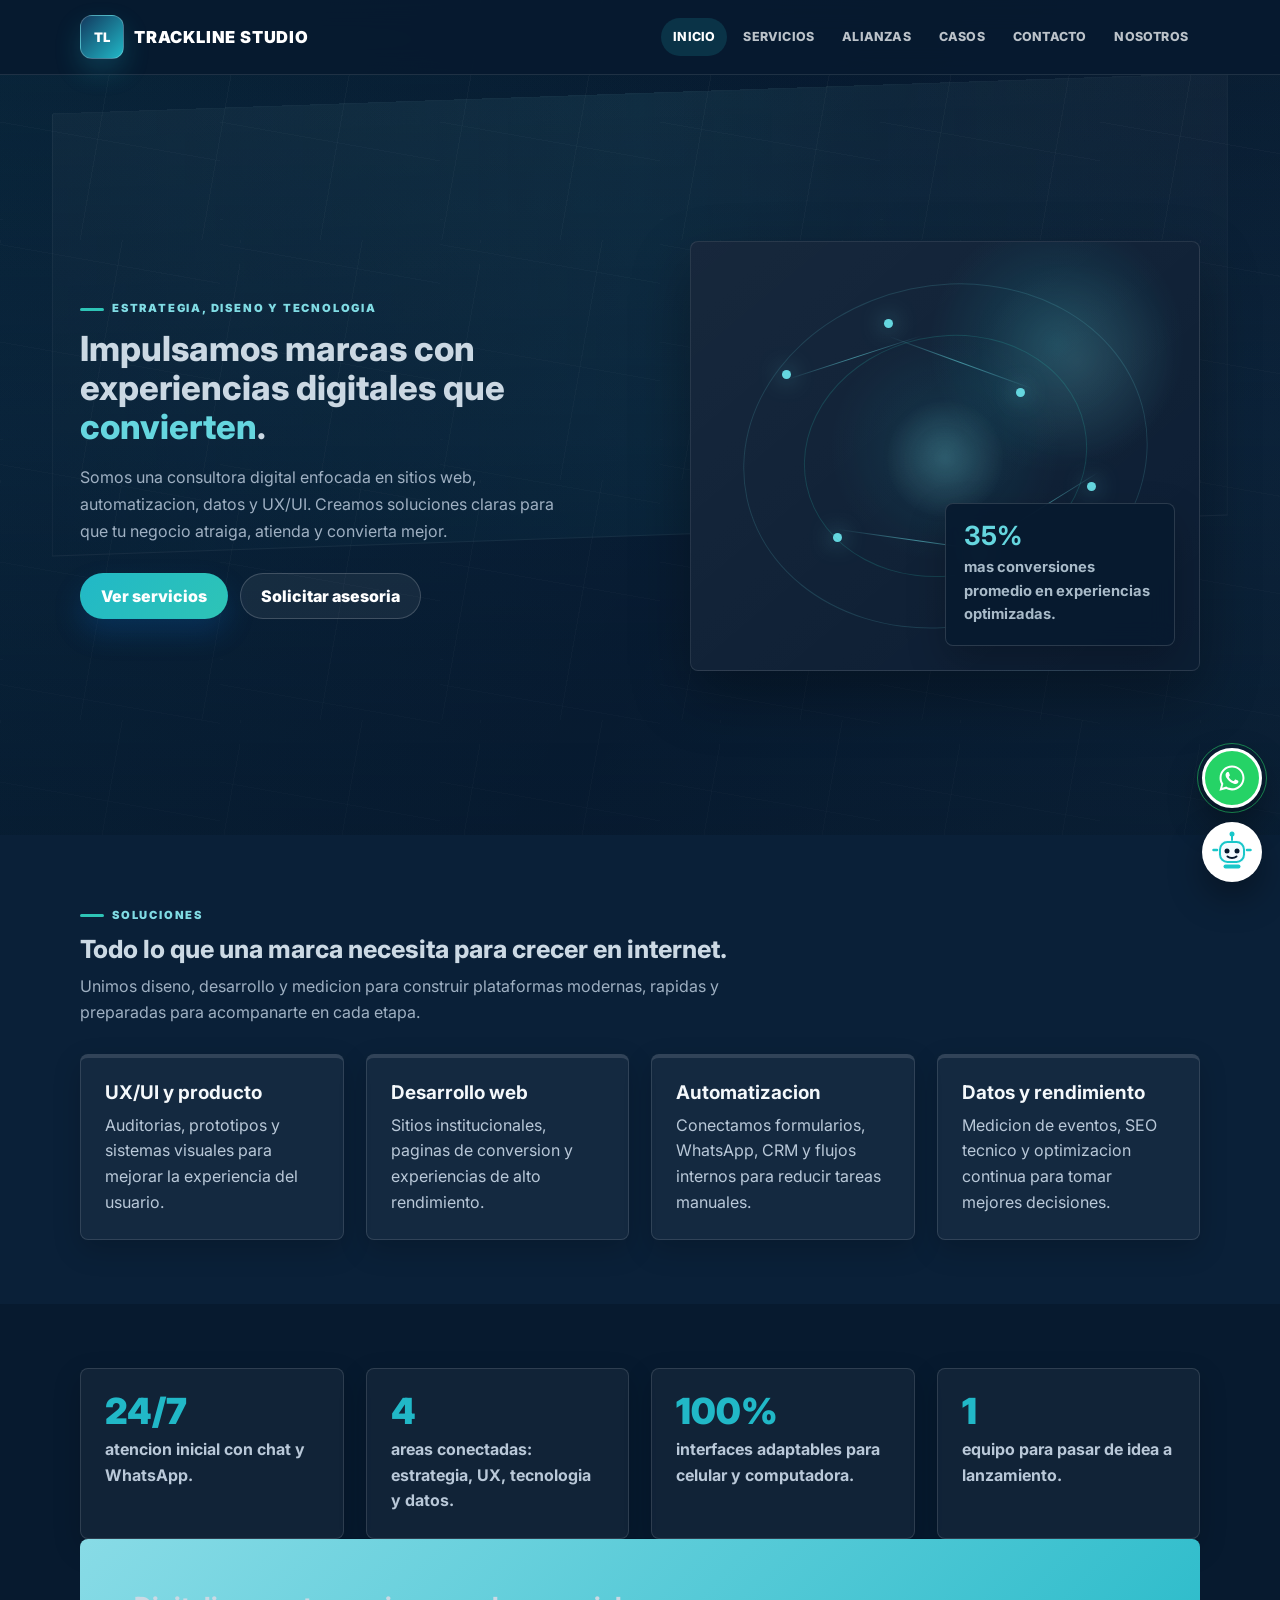
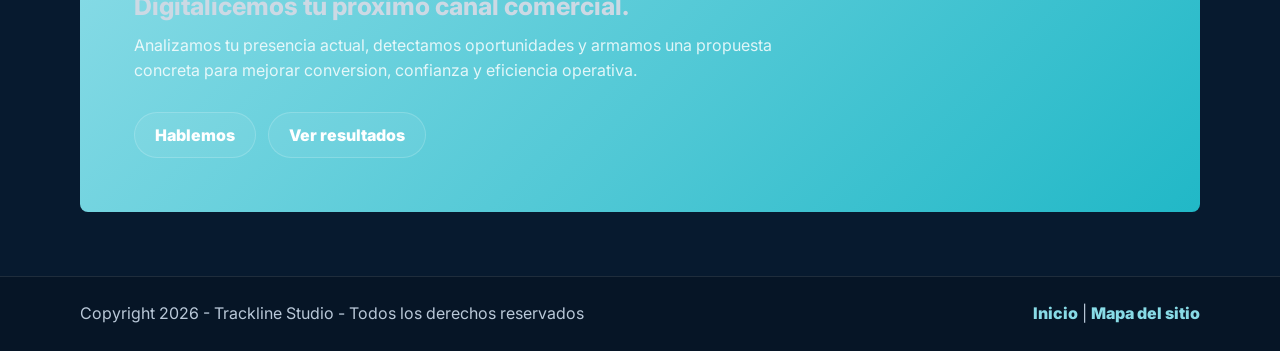
==== commit 5f9322e9: "Simplificar navegacion principal" ====
--- a/index.html
+++ b/index.html
@@ -1,4 +1,4 @@
-<!DOCTYPE html>
+﻿<!DOCTYPE html>
 <html lang="es">
 <head>
     <!-- Metadatos, titulo y enlaces a hojas de estilo de la pagina. -->
@@ -25,34 +25,12 @@
             </button>
             <nav class="site-nav" id="site-nav" aria-label="Principal">
                 <a href="index.html" class="active" aria-current="page">Inicio</a>
-                <button class="menu-link menu-trigger" type="button" data-menu="servicios" aria-expanded="false">Servicios</button>
+                <a href="servicios.html">Servicios</a>
                 <a href="alianzas.html">Alianzas</a>
-                <button class="menu-link menu-trigger" type="button" data-menu="casos" aria-expanded="false">Casos</button>
+                <a href="casos_de_exito.html">Casos</a>
                 <a href="contacto.html">Contacto</a>
-                <button class="menu-link menu-trigger" type="button" data-menu="nosotros" aria-expanded="false">Nosotros</button>
+                <a href="sobre_nosotros.html">Nosotros</a>
             </nav>
-            <div class="mega-menu" aria-hidden="true">
-                <div class="mega-panel" data-panel="servicios">
-                    <span class="mega-kicker">Servicios</span>
-                    <a href="servicios.html">Consultoria UX/UI</a>
-                    <a href="servicios.html">Desarrollo web</a>
-                    <a href="servicios.html">Automatizacion</a>
-                    <a href="servicios.html">Datos y rendimiento</a>
-                </div>
-                <div class="mega-panel" data-panel="casos">
-                    <span class="mega-kicker">Resultados</span>
-                    <a href="https://camisahores.github.io/Constitucion_UadeG6/">Estaci&oacute;n Constituci&oacute;n</a>
-                    <a href="casos_de_exito.html">Emprendimiento tecnologico</a>
-                    <a href="casos_de_exito.html">Empresa corporativa</a>
-                </div>
-                <div class="mega-panel" data-panel="nosotros">
-                    <span class="mega-kicker">Trackline</span>
-                    <a href="sobre_nosotros.html">Equipo y enfoque</a>
-                    <a href="sobre_nosotros.html">Valores</a>
-                    <a href="alianzas.html">Alianzas</a>
-                    <a href="contacto.html">Hablemos</a>
-                </div>
-            </div>
         </div>
     </header>
     <!-- Contenido principal de la pagina. -->
@@ -199,71 +177,23 @@
     </div>
     <!-- Scripts que activan la interaccion de la pagina. -->
     <script>
-        // Script inline de la home: replica la navegacion y suma el chat flotante.
+        // Script inline de la home: controla navegacion responsive, animaciones y chat flotante.
         (function(){
-            // Elementos de navegacion, cabecera y mega menu.
+            // Elementos de navegacion y cabecera.
             const btn = document.querySelector('.nav-toggle');
             const nav = document.querySelector('.site-nav');
             const header = document.querySelector('.site-header');
-            const mega = document.querySelector('.mega-menu');
-            const triggers = document.querySelectorAll('.menu-trigger');
-            const panels = document.querySelectorAll('.mega-panel');
             let lastScroll = window.scrollY;
-
-            // Funciones para abrir y cerrar el mega menu.
-            function closeMega() {
-                if (!mega) return;
-                mega.classList.remove('open');
-                mega.setAttribute('aria-hidden', 'true');
-                triggers.forEach(function(trigger){ trigger.setAttribute('aria-expanded', 'false'); });
-                panels.forEach(function(panel){ panel.classList.remove('active'); });
-            }
-
-            function openMega(name, trigger) {
-                if (!mega) return;
-                const panel = document.querySelector('.mega-panel[data-panel="' + name + '"]');
-                if (!panel) return;
-                panels.forEach(function(item){ item.classList.remove('active'); });
-                triggers.forEach(function(item){ item.setAttribute('aria-expanded', 'false'); });
-                panel.classList.add('active');
-                mega.classList.add('open');
-                mega.setAttribute('aria-hidden', 'false');
-                if (trigger) trigger.setAttribute('aria-expanded', 'true');
-            }
-
-            triggers.forEach(function(trigger){
-                trigger.addEventListener('click', function(event){
-                    event.stopPropagation();
-                    const isOpen = trigger.getAttribute('aria-expanded') === 'true';
-                    if (isOpen) {
-                        closeMega();
-                    } else {
-                        openMega(trigger.dataset.menu, trigger);
-                    }
-                });
-                trigger.addEventListener('mouseenter', function(){
-                    if (window.matchMedia('(min-width: 981px)').matches) {
-                        openMega(trigger.dataset.menu, trigger);
-                    }
-                });
-            });
-
-            if (mega) {
-                mega.addEventListener('mouseleave', closeMega);
-                mega.addEventListener('click', function(event){ event.stopPropagation(); });
-            }
 
             if (btn && nav) {
                 btn.addEventListener('click', function(){
                     const isOpen = nav.classList.toggle('open');
                     btn.setAttribute('aria-expanded', isOpen ? 'true' : 'false');
-                    closeMega();
                 });
                 document.addEventListener('click', function(e){
                     if (!e.target.closest('.site-header')) {
                         nav.classList.remove('open');
                         btn.setAttribute('aria-expanded', 'false');
-                        closeMega();
                     }
                 });
             }
@@ -271,20 +201,10 @@
             if (header) {
                 window.addEventListener('scroll', function(){
                     const current = window.scrollY;
-                    if (current > 120 && current > lastScroll) {
-                        header.classList.add('header-hidden');
-                        closeMega();
-                    } else {
-                        header.classList.remove('header-hidden');
-                    }
                     header.classList.toggle('header-compact', current > 24);
                     lastScroll = current;
                 }, { passive: true });
             }
-
-            document.addEventListener('keydown', function(event){
-                if (event.key === 'Escape') closeMega();
-            });
 
             // Configuracion de animaciones al aparecer en pantalla.
             const revealItems = document.querySelectorAll('.reveal-on-scroll, .service-card, .stat-card, .cta-band');
@@ -378,3 +298,4 @@
     </script>
 </body>
 </html>
+
--- a/estilos/estilos.css
+++ b/estilos/estilos.css
@@ -1299,11 +1299,11 @@
 
 /* Direccion visual inspirada en Accenture: menor escala, movimiento sobrio */
 .site-header {
-  transition: transform 260ms ease, background 220ms ease, border-color 220ms ease;
+  transition: background 220ms ease, border-color 220ms ease;
 }
 
 .site-header.header-hidden {
-  transform: translateY(-105%);
+  transform: none;
 }
 
 .site-header.header-compact {
@@ -1312,7 +1312,7 @@
 }
 
 .site-header.header-compact .site-header-inner {
-  min-height: 62px;
+  min-height: 74px;
 }
 
 .home-page .hero {
@@ -1690,13 +1690,153 @@
   }
 }
 
-/* Navegacion desplegable y nube de puntos */
+/* Sobre nosotros: bloque de liderazgo inspirado en consultoras profesionales */
+.leadership-block {
+  padding-top: 18px;
+}
+
+.leadership-block .section-header {
+  max-width: 820px;
+  margin-bottom: 34px;
+}
+
+.leadership-block .section-header h2 {
+  color: #f2f7fb;
+  font-size: clamp(2rem, 4vw, 3.45rem);
+  line-height: 1.04;
+}
+
+.leadership-list {
+  display: grid;
+  gap: 0;
+  border-top: 2px solid #8b35ff;
+}
+
+.leader-card {
+  display: grid;
+  grid-template-columns: minmax(0, 1fr) minmax(210px, 280px);
+  gap: clamp(22px, 5vw, 58px);
+  align-items: center;
+  min-height: 220px;
+  padding: 34px 0;
+  border-bottom: 1px solid rgba(139, 53, 255, 0.55);
+}
+
+.leader-card:nth-child(even) {
+  grid-template-columns: minmax(210px, 280px) minmax(0, 1fr);
+}
+
+.leader-card:nth-child(even) .leader-portrait {
+  grid-column: 1;
+}
+
+.leader-card:nth-child(even) .leader-copy {
+  grid-column: 2;
+  grid-row: 1;
+}
+
+.leader-portrait {
+  width: 100%;
+  max-width: 280px;
+  aspect-ratio: 1 / 1;
+  border-radius: 0;
+  object-fit: cover;
+  filter: grayscale(1) contrast(1.06);
+}
+
+.leader-initials {
+  display: grid;
+  place-items: center;
+  border: 1px solid rgba(255, 255, 255, 0.12);
+  background:
+    linear-gradient(135deg, rgba(255, 255, 255, 0.07), rgba(255, 255, 255, 0.02)),
+    #0c2239;
+  color: #69d9e0;
+  font-size: clamp(2.8rem, 8vw, 5.8rem);
+  font-weight: 900;
+  letter-spacing: 0;
+}
+
+.leader-copy {
+  max-width: 650px;
+}
+
+.leader-copy h3 {
+  margin-bottom: 8px;
+  color: #f2f7fb;
+  font-size: clamp(1.45rem, 2.8vw, 2.25rem);
+  line-height: 1.08;
+}
+
+.leader-copy h3 a {
+  color: inherit;
+  text-decoration: none;
+}
+
+.leader-copy h3 a::after {
+  content: ">";
+  display: inline-block;
+  margin-left: 12px;
+  color: #8b35ff;
+  font-size: 0.78em;
+  transform: translateY(-1px);
+}
+
+.leader-copy h3 a:hover,
+.leader-copy h3 a:focus {
+  color: #ffffff;
+  text-decoration: underline;
+  text-decoration-color: #8b35ff;
+  text-underline-offset: 6px;
+}
+
+.leader-copy span {
+  display: block;
+  margin-bottom: 16px;
+  color: #83dfe7;
+  font-size: 0.82rem;
+  font-weight: 900;
+  letter-spacing: 0.8px;
+  text-transform: uppercase;
+}
+
+.leader-copy p {
+  color: #aebfd0;
+  font-size: 1rem;
+  line-height: 1.72;
+}
+
+.leader-card-featured {
+  background:
+    linear-gradient(90deg, rgba(139, 53, 255, 0.08), transparent 42%),
+    transparent;
+}
+
+@media (max-width: 780px) {
+  .leader-card,
+  .leader-card:nth-child(even) {
+    grid-template-columns: 1fr;
+    gap: 20px;
+    padding: 32px 0;
+  }
+
+  .leader-card:nth-child(even) .leader-portrait,
+  .leader-card:nth-child(even) .leader-copy {
+    grid-column: auto;
+    grid-row: auto;
+  }
+
+  .leader-portrait {
+    max-width: 300px;
+  }
+}
+
+/* Navegacion y nube de puntos */
 .site-header-inner {
   position: relative;
 }
 
-.site-nav a,
-.menu-link {
+.site-nav a {
   border: 0;
   border-radius: 999px;
   background: transparent;
@@ -1713,98 +1853,9 @@
 }
 
 .site-nav a:hover,
-.site-nav a.active,
-.menu-link:hover,
-.menu-link.active,
-.menu-link[aria-expanded="true"] {
+.site-nav a.active {
   background: rgba(33, 184, 199, 0.16);
   color: #fff;
-}
-
-.menu-link::after {
-  content: "";
-  display: inline-block;
-  width: 6px;
-  height: 6px;
-  margin-left: 8px;
-  border-right: 1px solid currentColor;
-  border-bottom: 1px solid currentColor;
-  transform: translateY(-2px) rotate(45deg);
-  transition: transform 180ms ease;
-}
-
-.menu-link[aria-expanded="true"]::after {
-  transform: translateY(1px) rotate(225deg);
-}
-
-.mega-menu {
-  position: absolute;
-  left: 0;
-  right: 0;
-  top: calc(100% + 14px);
-  min-height: 0;
-  padding: 24px 28px 26px;
-  border: 1px solid rgba(255, 255, 255, 0.12);
-  border-radius: 0 0 8px 8px;
-  background:
-    radial-gradient(circle at 80% 22%, rgba(33, 184, 199, 0.13), transparent 28%),
-    linear-gradient(135deg, rgba(4, 14, 27, 0.98), rgba(8, 30, 52, 0.98));
-  box-shadow: 0 28px 70px rgba(0, 0, 0, 0.36);
-  opacity: 0;
-  pointer-events: none;
-  transform: translateY(-14px);
-  transition: opacity 180ms ease, transform 220ms ease;
-}
-
-.mega-menu.open {
-  opacity: 1;
-  pointer-events: auto;
-  transform: translateY(0);
-}
-
-.mega-panel {
-  display: none;
-  grid-template-columns: repeat(auto-fit, minmax(220px, 1fr));
-  gap: 12px 18px;
-  width: 100%;
-  max-width: none;
-  margin-left: 0;
-}
-
-.mega-panel.active {
-  display: grid;
-  animation: megaReveal 220ms ease both;
-}
-
-.mega-kicker {
-  grid-column: 1 / -1;
-  margin-bottom: 8px;
-  color: #69d9e0;
-  font-size: 0.72rem;
-  font-weight: 900;
-  letter-spacing: 1.5px;
-  text-transform: uppercase;
-}
-
-.mega-panel a {
-  display: flex;
-  min-height: 54px;
-  align-items: center;
-  border-left: 2px solid rgba(101, 214, 223, 0.28);
-  color: #d2e0ea;
-  font-size: 1rem;
-  font-weight: 760;
-  padding: 8px 14px;
-  text-decoration: none;
-  transition: background 160ms ease, border-color 160ms ease, transform 160ms ease;
-}
-
-.mega-panel a:hover,
-.mega-panel a:focus {
-  background: rgba(255, 255, 255, 0.055);
-  border-left-color: #65d6df;
-  transform: translateX(6px);
-  outline: none;
 }
 
 .point-cloud {
@@ -1952,36 +2003,6 @@
 }
 
 /* Reglas responsive para adaptar la pagina a tablets y celulares. */
-@media (max-width: 980px) {
-  .site-nav .menu-link {
-    width: 100%;
-    border-radius: var(--radius);
-    text-align: left;
-  }
-
-  .mega-menu {
-    position: absolute;
-    left: auto;
-    right: 20px;
-    top: calc(100% + 310px);
-    width: min(280px, calc(100vw - 40px));
-    min-height: 0;
-    padding: 14px;
-  }
-
-  .mega-panel {
-    grid-template-columns: 1fr;
-    max-width: none;
-    margin-left: 0;
-  }
-
-  .mega-panel a {
-    min-height: 40px;
-    font-size: 0.92rem;
-  }
-}
-
-/* Reglas responsive para adaptar la pagina a tablets y celulares. */
 @media (prefers-reduced-motion: reduce) {
   .point-cloud,
   .point-cloud::before,
@@ -1990,8 +2011,7 @@
   .connection,
   .cloud-core,
   .case-visual::before,
-  .case-visual::after,
-  .mega-panel.active {
+  .case-visual::after {
     animation: none;
   }
 }
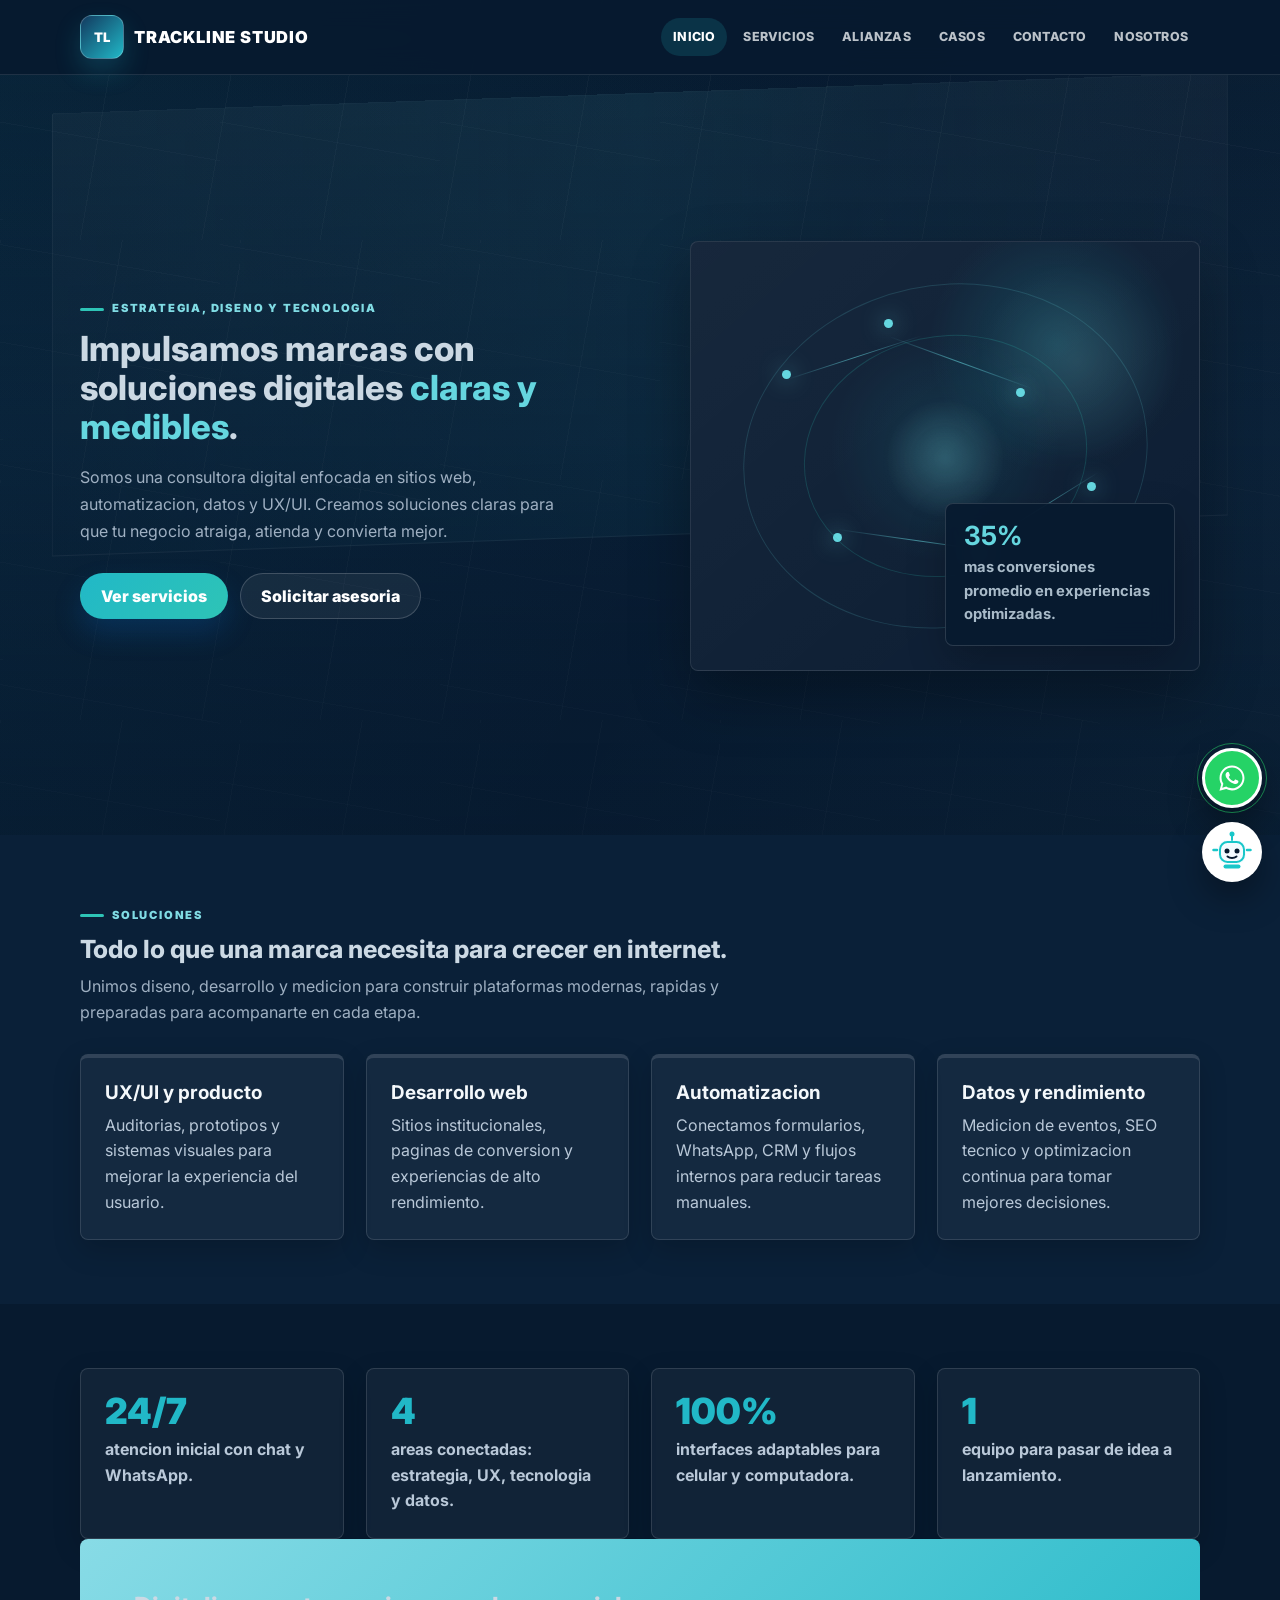
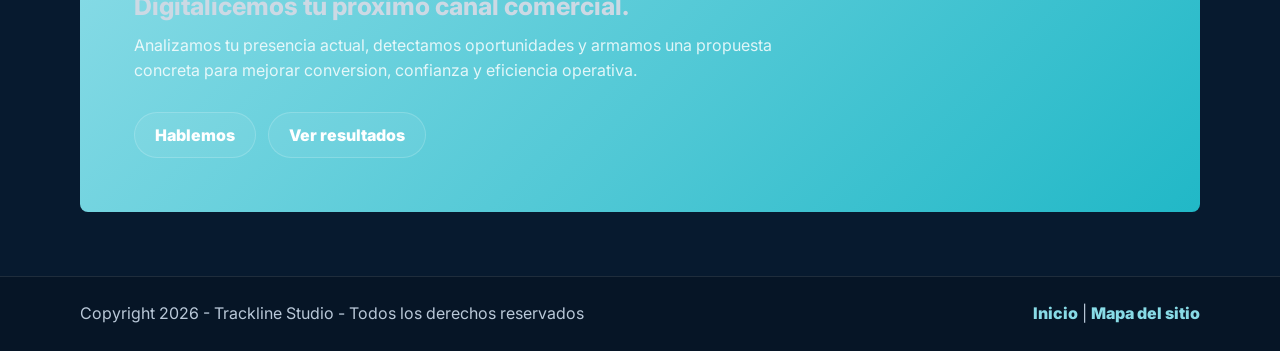
==== commit 653b54f8: "Aclarar mensaje principal" ====
--- a/index.html
+++ b/index.html
@@ -38,7 +38,7 @@
         <section class="container hero">
             <div class="hero-copy">
                 <span class="eyebrow">Estrategia, diseno y tecnologia</span>
-                <h1>Impulsamos marcas con experiencias digitales que <span>convierten</span>.</h1>
+                <h1>Impulsamos marcas con soluciones digitales <span>claras y medibles</span>.</h1>
                 <p>
                     Somos una consultora digital enfocada en sitios web, automatizacion, datos y UX/UI.
                     Creamos soluciones claras para que tu negocio atraiga, atienda y convierta mejor.
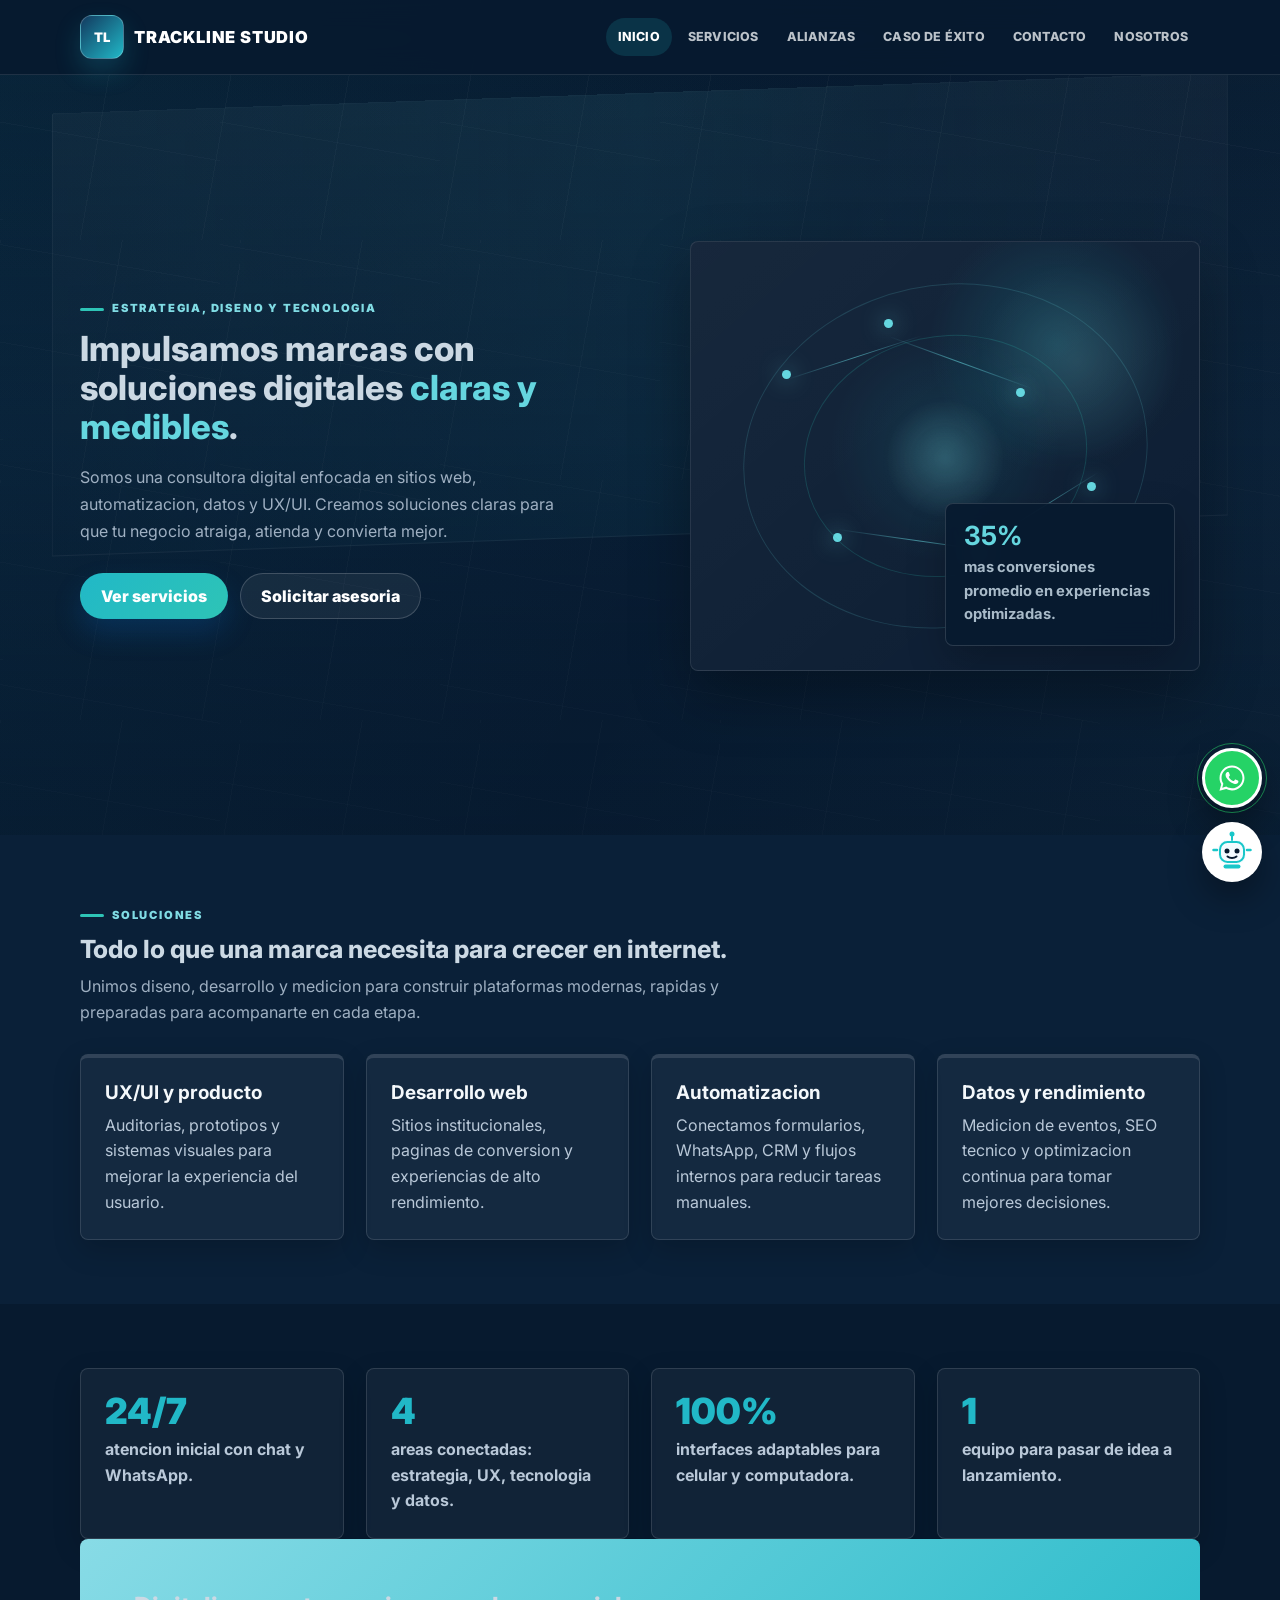
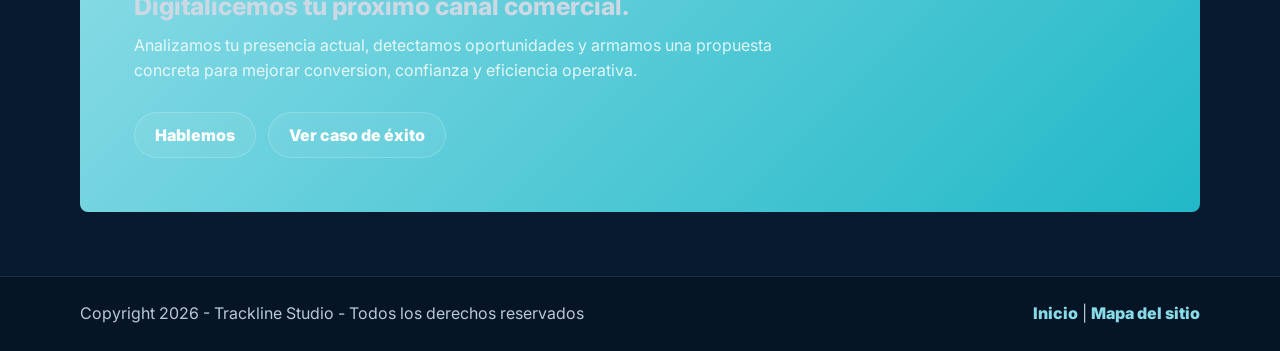
==== commit 63d43955: "Dejar caso de exito unico" ====
--- a/index.html
+++ b/index.html
@@ -27,7 +27,7 @@
                 <a href="index.html" class="active" aria-current="page">Inicio</a>
                 <a href="servicios.html">Servicios</a>
                 <a href="alianzas.html">Alianzas</a>
-                <a href="casos_de_exito.html">Casos</a>
+                <a href="casos_de_exito.html">Caso de &eacute;xito</a>
                 <a href="contacto.html">Contacto</a>
                 <a href="sobre_nosotros.html">Nosotros</a>
             </nav>
@@ -128,7 +128,7 @@
                     </p>
                     <div class="hero-actions">
                         <a href="contacto.html" class="btn btn-secondary">Hablemos</a>
-                        <a href="casos_de_exito.html" class="btn btn-secondary">Ver resultados</a>
+                        <a href="casos_de_exito.html" class="btn btn-secondary">Ver caso de &eacute;xito</a>
                     </div>
                 </div>
             </div>
@@ -299,3 +299,4 @@
 </body>
 </html>
 
+
--- a/estilos/estilos.css
+++ b/estilos/estilos.css
@@ -566,6 +566,91 @@
   padding: 22px;
 }
 
+.case-preview-link {
+  display: block;
+  color: inherit;
+  text-decoration: none;
+}
+
+.case-preview-card {
+  display: grid;
+  grid-template-columns: minmax(0, 1.35fr) minmax(300px, 0.65fr);
+  overflow: hidden;
+  border: 1px solid rgba(255, 255, 255, 0.12);
+  border-radius: var(--radius);
+  background: rgba(255, 255, 255, 0.045);
+  box-shadow: var(--shadow-soft);
+  transition: transform 180ms ease, border-color 180ms ease;
+}
+
+.case-preview-link:hover .case-preview-card,
+.case-preview-link:focus .case-preview-card {
+  border-color: rgba(101, 214, 223, 0.44);
+  transform: translateY(-4px);
+}
+
+.case-preview-media {
+  position: relative;
+  min-height: 380px;
+  overflow: hidden;
+  background: #061526;
+}
+
+.case-preview-media img {
+  width: 100%;
+  height: 100%;
+  min-height: 380px;
+  object-fit: cover;
+  filter: saturate(0.95) contrast(1.05);
+}
+
+.case-preview-media::after {
+  content: "";
+  position: absolute;
+  inset: 0;
+  background: linear-gradient(180deg, transparent 38%, rgba(0, 0, 0, 0.46));
+}
+
+.case-preview-media span {
+  position: absolute;
+  left: 24px;
+  bottom: 24px;
+  z-index: 1;
+  border: 1px solid rgba(255, 255, 255, 0.38);
+  border-radius: 999px;
+  background: rgba(7, 26, 47, 0.78);
+  color: #fff;
+  font-size: 0.82rem;
+  font-weight: 900;
+  letter-spacing: 1px;
+  padding: 9px 14px;
+  text-transform: uppercase;
+}
+
+.case-preview-content {
+  display: flex;
+  min-height: 380px;
+  flex-direction: column;
+  justify-content: center;
+  padding: 34px;
+}
+
+.case-preview-content h2 {
+  margin-bottom: 14px;
+  color: #e8f0f7;
+  font-size: clamp(1.8rem, 3vw, 2.8rem);
+}
+
+.case-preview-content p {
+  color: #aebfd0;
+}
+
+.case-preview-content strong {
+  display: inline-flex;
+  margin-top: 24px;
+  color: #88dbe6;
+}
+
 .case-kpi,
 .stat-card strong {
   color: var(--brand);
@@ -863,7 +948,8 @@
 @media (max-width: 980px) {
   .hero,
   .contact-layout,
-  .two-column {
+  .two-column,
+  .case-preview-card {
     grid-template-columns: 1fr;
   }
 
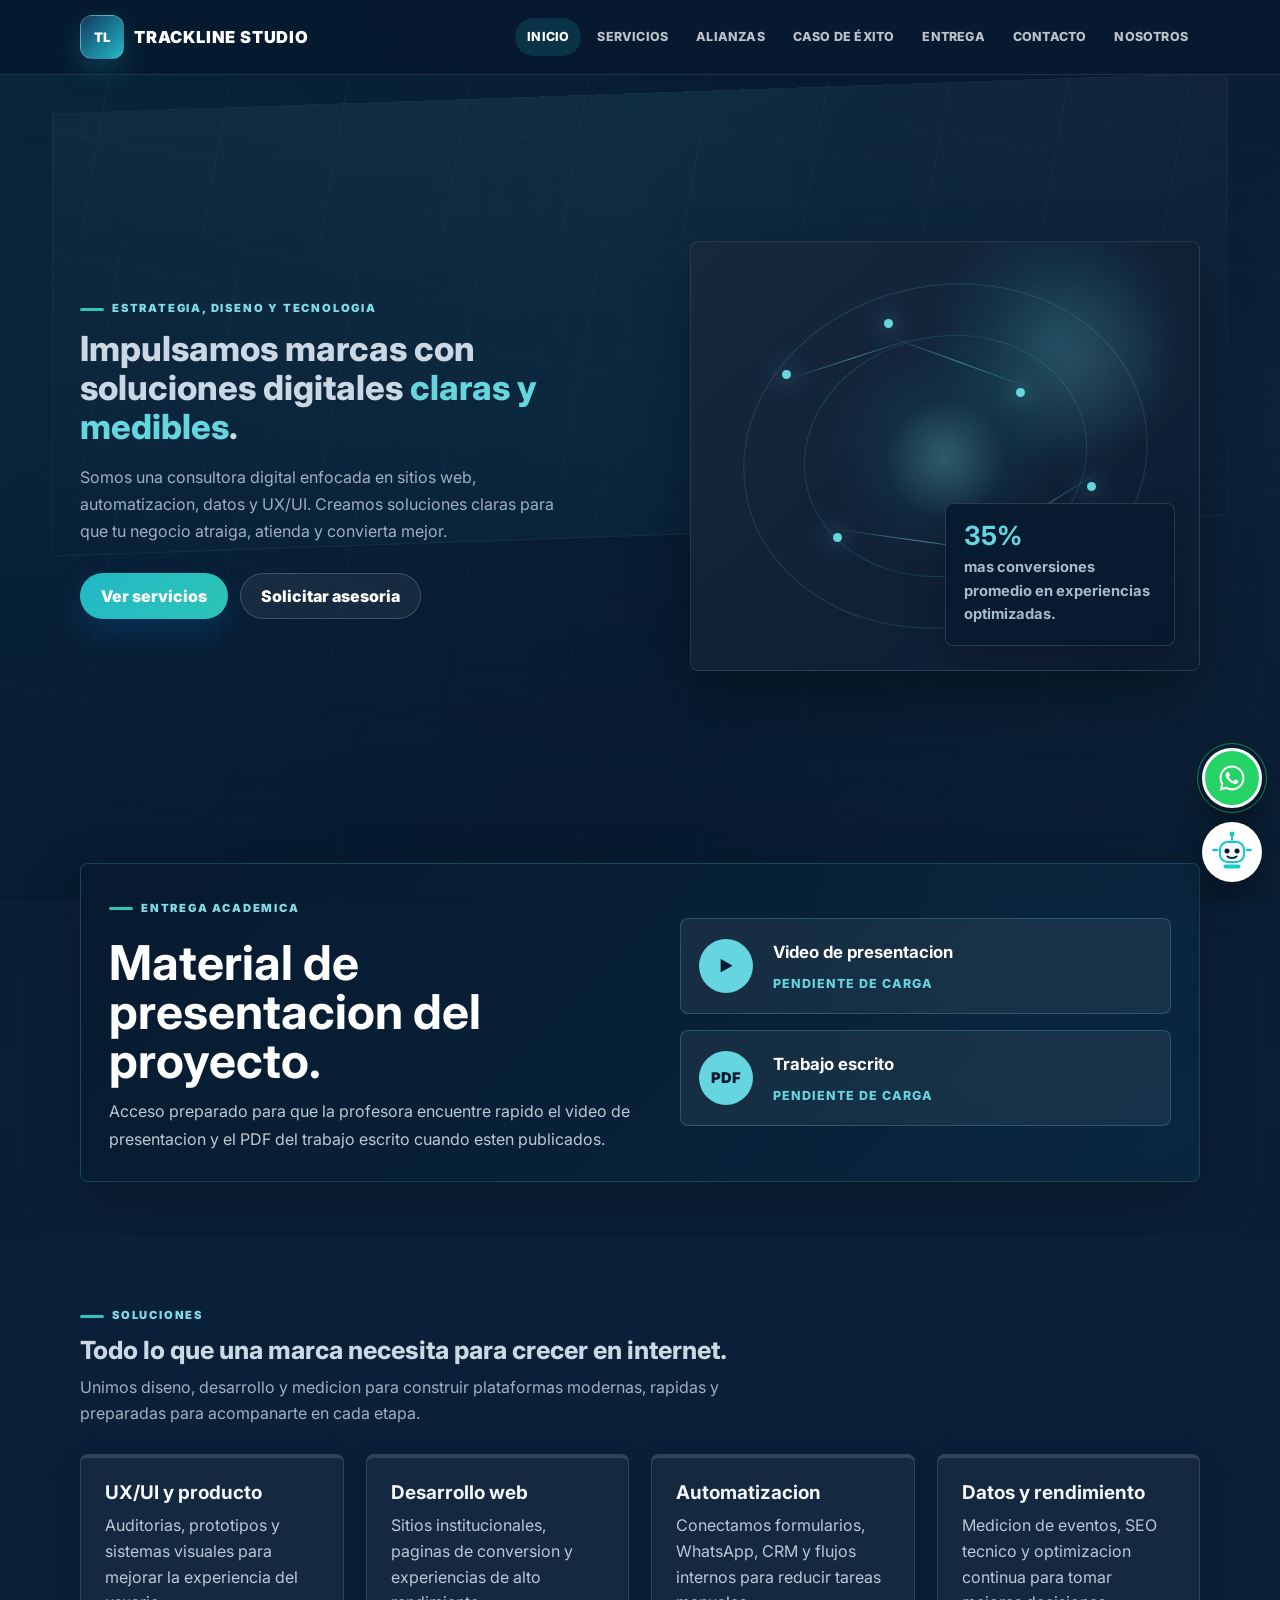
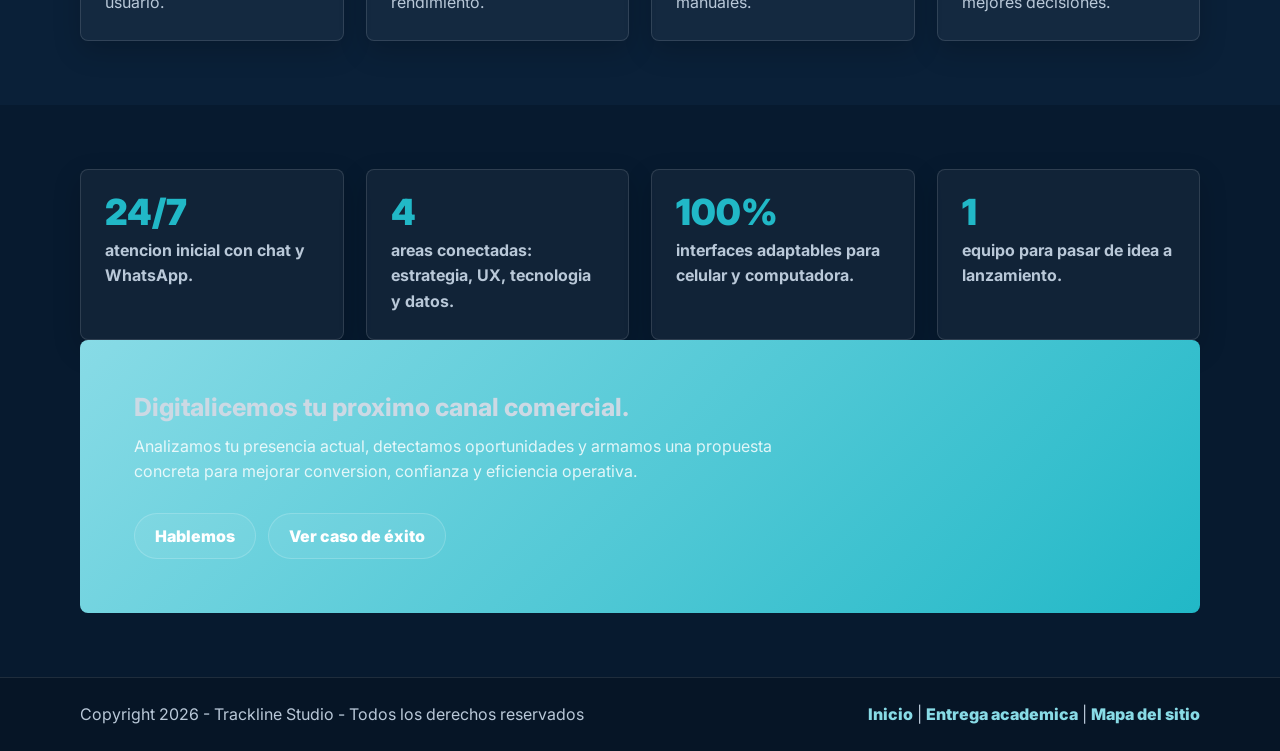
==== commit 1353d6d1: "Preparar entrega academica" ====
--- a/index.html
+++ b/index.html
@@ -28,6 +28,7 @@
                 <a href="servicios.html">Servicios</a>
                 <a href="alianzas.html">Alianzas</a>
                 <a href="casos_de_exito.html">Caso de &eacute;xito</a>
+                <a href="entrega.html">Entrega</a>
                 <a href="contacto.html">Contacto</a>
                 <a href="sobre_nosotros.html">Nosotros</a>
             </nav>
@@ -69,6 +70,29 @@
             </div>
         </section>
 
+        <section class="container academic-delivery reveal-on-scroll" aria-labelledby="entrega-academica-title">
+            <div class="delivery-copy">
+                <span class="eyebrow">Entrega academica</span>
+                <h2 id="entrega-academica-title">Material de presentacion del proyecto.</h2>
+                <p>
+                    Acceso preparado para que la profesora encuentre rapido el video de presentacion
+                    y el PDF del trabajo escrito cuando esten publicados.
+                </p>
+            </div>
+            <div class="delivery-actions" aria-label="Accesos de entrega academica">
+                <a class="delivery-link" href="entrega.html#video-presentacion">
+                    <span class="delivery-icon" aria-hidden="true">&#9654;</span>
+                    <strong>Video de presentacion</strong>
+                    <small>Pendiente de carga</small>
+                </a>
+                <a class="delivery-link" href="entrega.html#trabajo-pdf">
+                    <span class="delivery-icon" aria-hidden="true">PDF</span>
+                    <strong>Trabajo escrito</strong>
+                    <small>Pendiente de carga</small>
+                </a>
+            </div>
+        </section>
+
         <section class="section-band reveal-on-scroll">
             <div class="container">
                 <div class="section-header">
@@ -140,6 +164,7 @@
             <p>Copyright 2026 - Trackline Studio - Todos los derechos reservados</p>
             <div class="footer-bottom">
                 <a href="index.html">Inicio</a> |
+                <a href="entrega.html">Entrega academica</a> |
                 <a href="mapa_sitio.html">Mapa del sitio</a>
             </div>
         </div>
--- a/estilos/estilos.css
+++ b/estilos/estilos.css
@@ -334,6 +334,100 @@
 .two-column,
 .alliance-grid {
   grid-template-columns: repeat(3, minmax(0, 1fr));
+}
+
+.alliance-card {
+  display: flex;
+  flex-direction: column;
+  gap: 14px;
+}
+
+.alliance-logo {
+  display: inline-flex;
+  align-items: center;
+  justify-content: center;
+  width: 100%;
+  min-height: 74px;
+  border: 1px solid rgba(255, 255, 255, 0.12);
+  border-radius: 14px;
+  background: rgba(255, 255, 255, 0.07);
+  color: #ffffff;
+}
+
+.microsoft-logo {
+  gap: 5px;
+  justify-content: flex-start;
+  padding: 18px;
+}
+
+.microsoft-logo span {
+  width: 17px;
+  height: 17px;
+}
+
+.microsoft-logo span:nth-child(1) { background: #f25022; }
+.microsoft-logo span:nth-child(2) { background: #7fba00; }
+.microsoft-logo span:nth-child(3) { background: #00a4ef; }
+.microsoft-logo span:nth-child(4) { background: #ffb900; }
+
+.microsoft-logo strong {
+  margin-left: 10px;
+  color: #f3f8ff;
+  font-size: 1.1rem;
+}
+
+.google-logo strong {
+  font-size: 1.45rem;
+  letter-spacing: 0;
+}
+
+.google-logo span:nth-child(1) { color: #4285f4; }
+.google-logo span:nth-child(2) { color: #ea4335; }
+.google-logo span:nth-child(3) { color: #fbbc05; }
+.google-logo span:nth-child(4) { color: #4285f4; }
+.google-logo span:nth-child(5) { color: #34a853; }
+.google-logo span:nth-child(6) { color: #ea4335; }
+
+.aws-logo {
+  flex-direction: column;
+  gap: 3px;
+}
+
+.aws-logo strong {
+  color: #f6f8fb;
+  font-size: 1.55rem;
+  letter-spacing: 0.08em;
+}
+
+.aws-logo em {
+  width: 70px;
+  height: 11px;
+  border-bottom: 4px solid #ff9900;
+  border-radius: 0 0 70px 70px;
+}
+
+.ibm-logo strong {
+  color: #7cb7ff;
+  font-size: 1.55rem;
+  letter-spacing: 0.16em;
+  text-shadow: 0 4px 0 rgba(124, 183, 255, 0.18);
+}
+
+.oracle-logo strong {
+  color: #ff6f61;
+  font-size: 1.25rem;
+  letter-spacing: 0.08em;
+}
+
+.sap-logo {
+  background: linear-gradient(135deg, #0b74de, #062f75);
+}
+
+.sap-logo strong {
+  color: #ffffff;
+  font-size: 1.5rem;
+  font-style: italic;
+  letter-spacing: 0.04em;
 }
 
 .stats-grid {
@@ -2145,3 +2239,181 @@
     height: 24px !important;
   }
 }
+
+.academic-delivery {
+  display: grid;
+  grid-template-columns: minmax(0, 1.05fr) minmax(320px, 0.95fr);
+  gap: 28px;
+  align-items: center;
+  margin: 28px auto 54px;
+  padding: 28px;
+  border: 1px solid rgba(101, 214, 223, 0.2);
+  border-radius: 8px;
+  background:
+    linear-gradient(135deg, rgba(7, 26, 47, 0.94), rgba(10, 39, 64, 0.9)),
+    radial-gradient(circle at 88% 18%, rgba(101, 214, 223, 0.16), transparent 30%);
+  box-shadow: 0 22px 60px rgba(0, 0, 0, 0.24);
+}
+
+.delivery-copy h2 {
+  margin: 10px 0 12px;
+  color: #fff;
+  font-size: clamp(1.8rem, 4vw, 3rem);
+  line-height: 1.02;
+}
+
+.delivery-copy p {
+  max-width: 640px;
+  margin: 0;
+  color: rgba(244, 248, 251, 0.78);
+  font-size: 1rem;
+  line-height: 1.7;
+}
+
+.delivery-actions,
+.delivery-detail-grid {
+  display: grid;
+  gap: 16px;
+}
+
+.delivery-link {
+  display: grid;
+  grid-template-columns: 58px minmax(0, 1fr);
+  grid-template-areas:
+    "icon title"
+    "icon status";
+  gap: 4px 16px;
+  align-items: center;
+  min-height: 96px;
+  padding: 18px;
+  border: 1px solid rgba(101, 214, 223, 0.24);
+  border-radius: 8px;
+  background: rgba(244, 248, 251, 0.06);
+  color: #fff;
+  text-decoration: none;
+  transition: border-color 180ms ease, transform 180ms ease, background 180ms ease;
+}
+
+.delivery-link:hover {
+  border-color: rgba(101, 214, 223, 0.72);
+  background: rgba(101, 214, 223, 0.12);
+  transform: translateY(-3px);
+}
+
+.delivery-icon {
+  grid-area: icon;
+  display: inline-flex;
+  align-items: center;
+  justify-content: center;
+  width: 54px;
+  height: 54px;
+  border-radius: 50%;
+  background: #65d6df;
+  color: #071a2f;
+  font-size: 0.92rem;
+  font-weight: 900;
+  letter-spacing: 0;
+}
+
+.delivery-link strong {
+  grid-area: title;
+  color: #fff;
+  font-size: 1.05rem;
+}
+
+.delivery-link small {
+  grid-area: status;
+  color: #65d6df;
+  font-size: 0.78rem;
+  font-weight: 800;
+  letter-spacing: 0.08em;
+  text-transform: uppercase;
+}
+
+.delivery-detail-grid {
+  grid-template-columns: repeat(2, minmax(0, 1fr));
+}
+
+.delivery-detail-card {
+  min-height: 320px;
+  scroll-margin-top: 120px;
+}
+
+.delivery-card-head {
+  display: flex;
+  justify-content: space-between;
+  gap: 14px;
+  align-items: center;
+  margin-bottom: 22px;
+}
+
+.delivery-card-head .delivery-icon {
+  flex: 0 0 auto;
+}
+
+.pdf-icon {
+  border-radius: 14px;
+  font-size: 0.86rem;
+}
+
+.status-pill {
+  display: inline-flex;
+  align-items: center;
+  justify-content: center;
+  min-height: 34px;
+  padding: 8px 12px;
+  border: 1px solid rgba(101, 214, 223, 0.42);
+  border-radius: 999px;
+  color: #65d6df;
+  font-size: 0.72rem;
+  font-weight: 900;
+  letter-spacing: 0.08em;
+  text-transform: uppercase;
+  white-space: nowrap;
+}
+
+.delivery-detail-card h2 {
+  margin-bottom: 14px;
+  color: #fff;
+}
+
+.delivery-detail-card p {
+  margin-bottom: 24px;
+}
+
+.pending-link {
+  opacity: 0.78;
+}
+
+.delivery-note {
+  margin-top: 28px;
+}
+
+@media (max-width: 900px) {
+  .academic-delivery,
+  .delivery-detail-grid {
+    grid-template-columns: 1fr;
+  }
+
+  .academic-delivery {
+    padding: 22px;
+  }
+}
+
+@media (max-width: 560px) {
+  .delivery-link {
+    grid-template-columns: 48px minmax(0, 1fr);
+    min-height: 84px;
+    padding: 14px;
+  }
+
+  .delivery-icon {
+    width: 46px;
+    height: 46px;
+  }
+
+  .delivery-card-head {
+    align-items: flex-start;
+    flex-direction: column;
+  }
+}
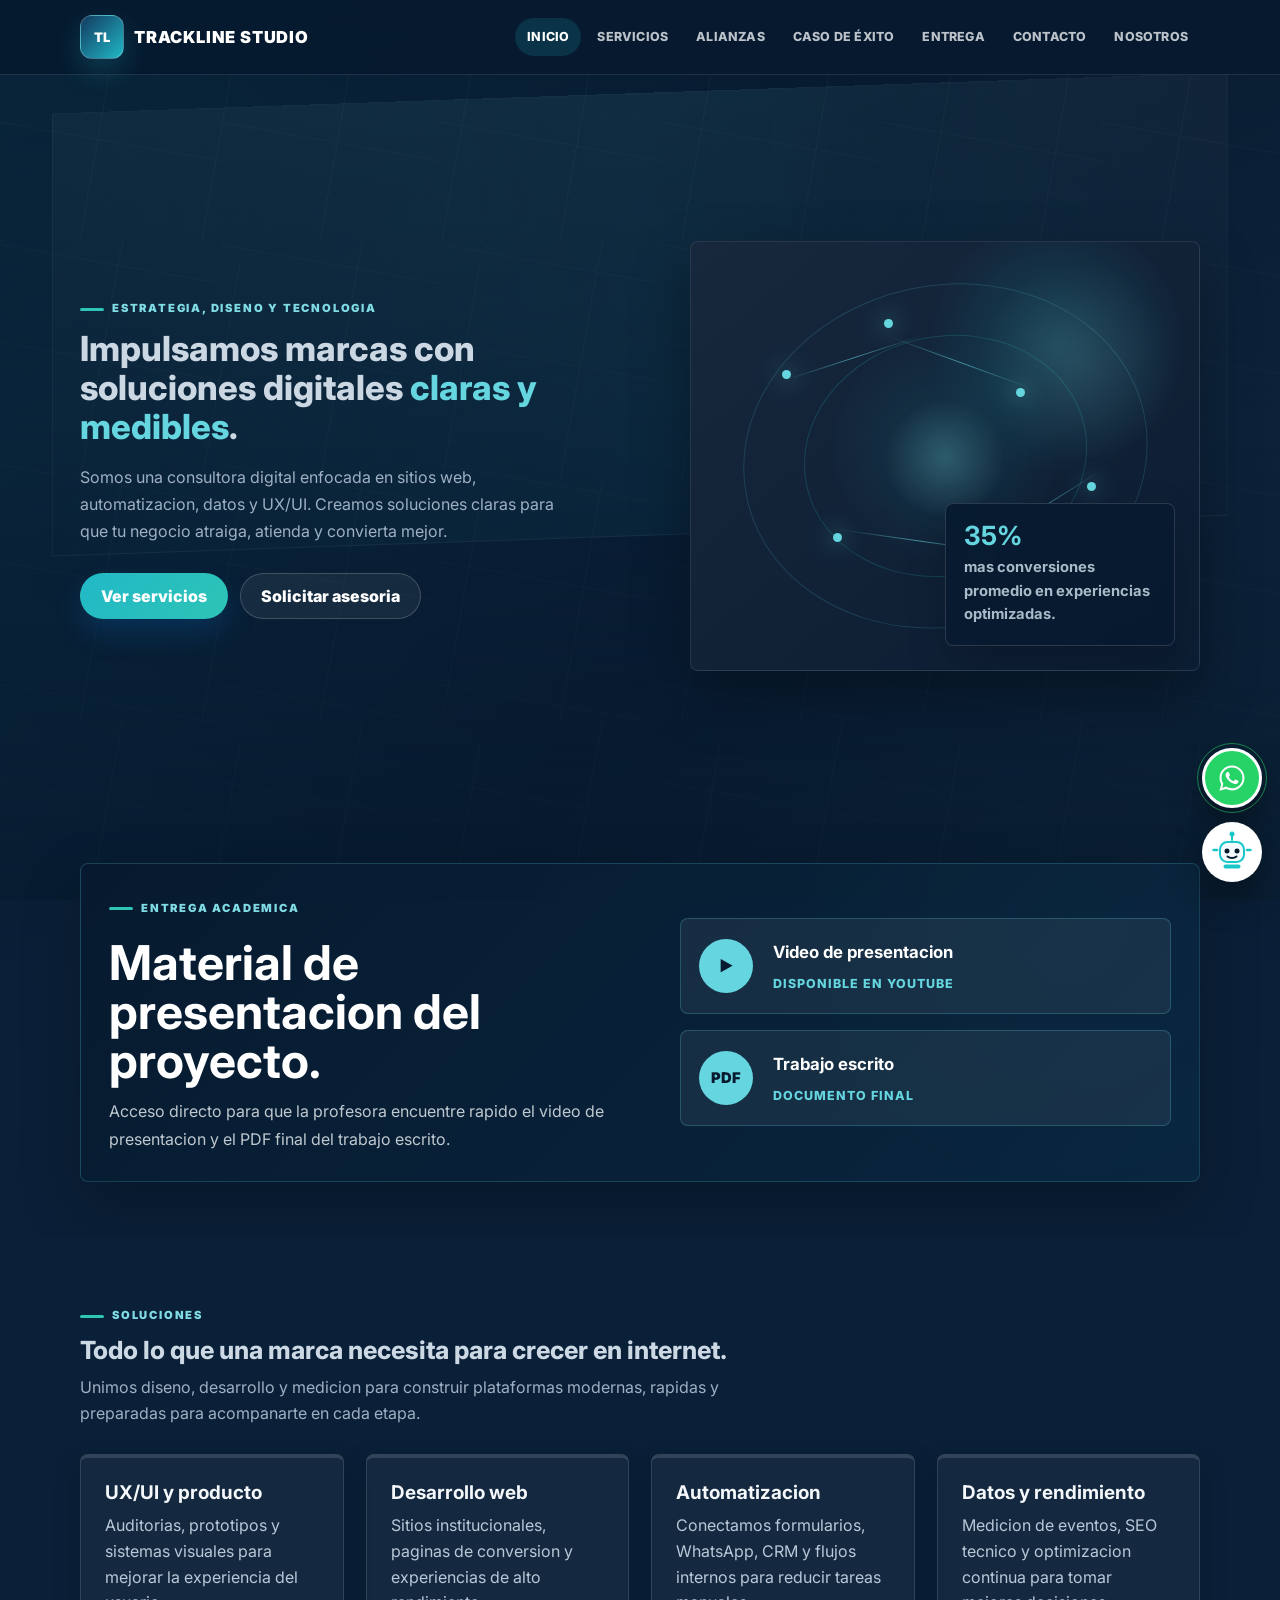
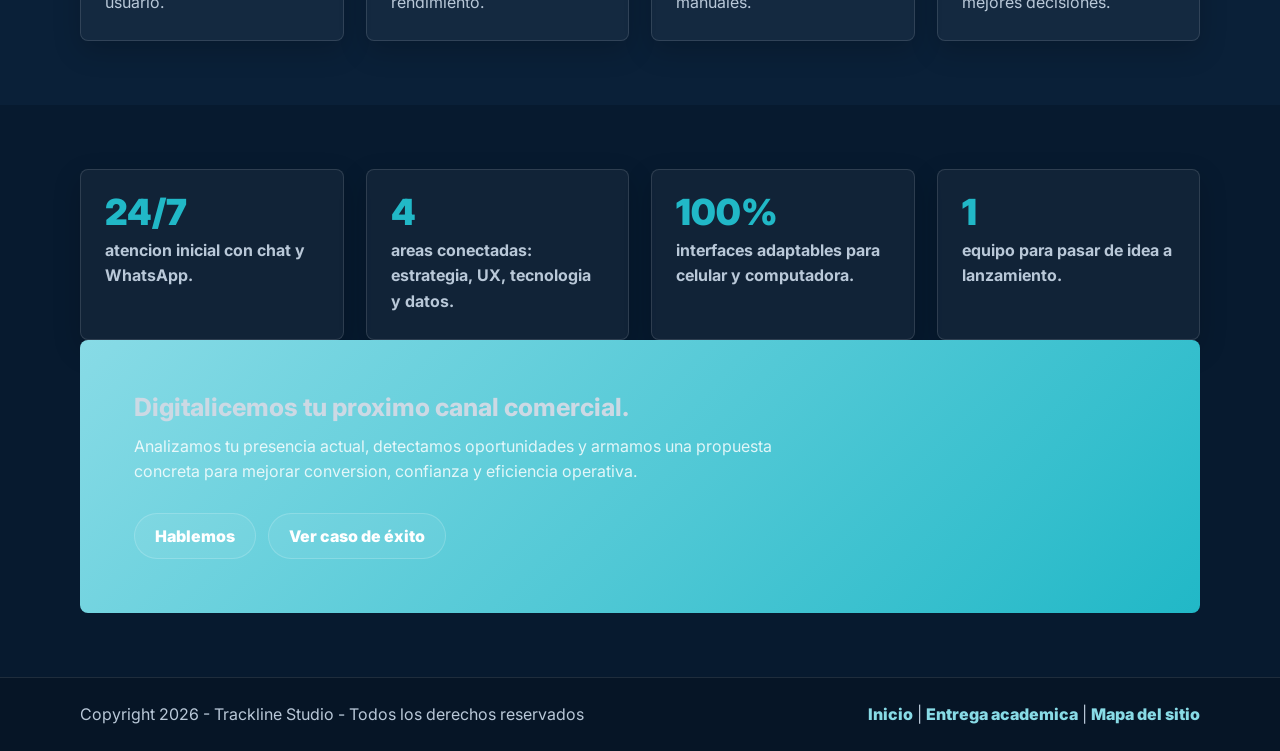
==== commit 496d6305: "Actualizar enlaces de entrega academica" ====
--- a/index.html
+++ b/index.html
@@ -75,20 +75,20 @@
                 <span class="eyebrow">Entrega academica</span>
                 <h2 id="entrega-academica-title">Material de presentacion del proyecto.</h2>
                 <p>
-                    Acceso preparado para que la profesora encuentre rapido el video de presentacion
-                    y el PDF del trabajo escrito cuando esten publicados.
+                    Acceso directo para que la profesora encuentre rapido el video de presentacion
+                    y el PDF final del trabajo escrito.
                 </p>
             </div>
             <div class="delivery-actions" aria-label="Accesos de entrega academica">
-                <a class="delivery-link" href="entrega.html#video-presentacion">
+                <a class="delivery-link" href="https://youtu.be/ppqMN_d9lMI" target="_blank" rel="noopener noreferrer">
                     <span class="delivery-icon" aria-hidden="true">&#9654;</span>
                     <strong>Video de presentacion</strong>
-                    <small>Pendiente de carga</small>
+                    <small>Disponible en YouTube</small>
                 </a>
-                <a class="delivery-link" href="entrega.html#trabajo-pdf">
+                <a class="delivery-link" href="https://drive.google.com/file/d/1-CoZwSX85t8nR35eZh7dOH6I8PGLpR_M/view?usp=drive_link" target="_blank" rel="noopener noreferrer">
                     <span class="delivery-icon" aria-hidden="true">PDF</span>
                     <strong>Trabajo escrito</strong>
-                    <small>Pendiente de carga</small>
+                    <small>Documento final</small>
                 </a>
             </div>
         </section>
